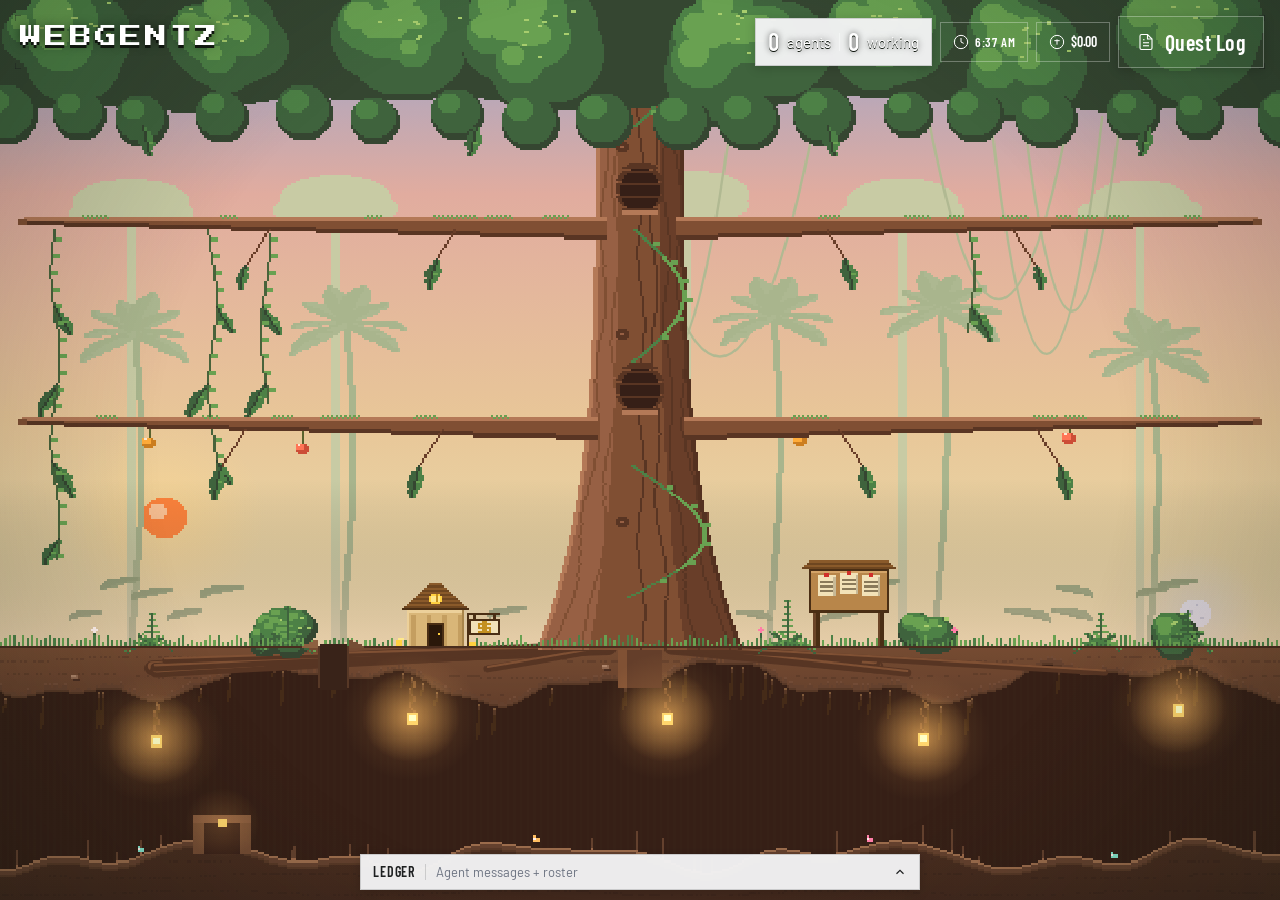
==== web/index.html @ f8c4d6a6 "Redesign underground to single organic cave tunnel, stretch tree taller - Raise GROUND_Y from 224 to" ====
<!doctype html>
<html lang="en">
<head>
  <meta charset="utf-8">
  <meta name="viewport" content="width=device-width, initial-scale=1">
  <title>Webgentz</title>
  <link rel="preconnect" href="https://fonts.googleapis.com">
  <link href="https://fonts.googleapis.com/css2?family=Barlow:wght@400;500;600&family=Barlow+Condensed:wght@500;600;700&family=Press+Start+2P&display=swap" rel="stylesheet">
  <link rel="stylesheet" href="style.css">
</head>
<body>
  <div id="stage" data-theme="day">
    <canvas id="world"></canvas>

    <!-- layer labels -->
    <div class="layer-lbl" id="ll-canopy"     style="top:22%;left:16px;pointer-events:none;"></div>
    <div class="layer-lbl" id="ll-roots"      style="top:78%;left:16px;pointer-events:none;"></div>

    <!-- HUD top bar -->
    <header id="hud"></header>

    <!-- time-of-day popover -->
    <div id="time-pop" hidden></div>

    <!-- hover cards -->
    <div id="hover-card" hidden></div>
    <div id="bank-tip"  hidden></div>
    <div id="board-tip" hidden></div>

    <!-- agent detail sheet -->
    <aside id="agent-sheet" hidden></aside>

    <!-- ledger (tab when closed, drawer when open) -->
    <div id="ledger-wrap"></div>

    <!-- modals -->
    <div id="modal-back" hidden></div>
    <div id="quest-panel" hidden></div>
    <div id="bank-panel"  hidden></div>
  </div>

  <script src="jungle-engine.js"></script>
  <script src="demo.js"></script>
  <script src="world.js"></script>
</body>
</html>
---- web/style.css ----
/* ===== Design tokens ===================================================== */
:root {
  --font-heading: 'Barlow Condensed', sans-serif;
  --font-body:    'Barlow', sans-serif;
  --font-pixel:   'Press Start 2P', monospace;
  --color-accent:     #5980a6;
  --color-accent-200: #b8cce4;
  --color-accent-300: #8bafd2;
  --color-accent-500: #5980a6;
  --color-accent-700: #3d5f80;
  --color-accent-800: #2a4460;
  --color-accent-900: #1a2f45;
  --shadow-sm: 0 1px 4px rgba(0,0,0,0.14);
  --shadow-md: 0 2px 10px rgba(0,0,0,0.18);
  --shadow-lg: 0 6px 24px rgba(0,0,0,0.26);
}

/* Light (day) theme */
[data-theme] {
  --p-bg:   rgba(242,242,243,0.97);
  --p-fg:   #1d1f20;
  --p-mute: #6b7280;
  --p-line: rgba(29,31,32,0.16);
  --p-soft: rgba(29,31,32,0.05);
  --p-acc:  var(--color-accent-700);
}

/* Dark (dusk/night) theme */
[data-theme="dusk"] {
  --p-bg:   rgba(29,45,61,0.96);
  --p-fg:   #f2f2f3;
  --p-mute: var(--color-accent-200);
  --p-line: rgba(242,242,243,0.18);
  --p-soft: rgba(242,242,243,0.07);
  --p-acc:  var(--color-accent-200);
}

/* ===== Reset ============================================================= */
*, *::before, *::after { box-sizing: border-box; }
/* Inline panel display styles must never override the HTML hidden state. */
[hidden] { display: none !important; }
body {
  margin: 0;
  overflow: hidden;
  background: #10170f;
  font-family: var(--font-body);
  font-size: 14px;
  line-height: 1.5;
}

/* ===== Full-screen stage ================================================= */
#stage {
  position: relative;
  width: 100vw;
  height: 100vh;
  overflow: hidden;
  background: #10170f;
  user-select: none;
  color: var(--p-fg);
}

#world {
  position: absolute;
  inset: 0;
  width: 100%;
  height: 100%;
  display: block;
  image-rendering: pixelated;
  cursor: default;
}

/* ===== Layer labels ====================================================== */
.layer-lbl { position: absolute; display: flex; flex-direction: column; gap: 1px; }
.layer-lbl .ll-head {
  font: 600 11px/1 var(--font-heading);
  letter-spacing: 0.14em;
  text-transform: uppercase;
  color: rgba(255,255,255,0.9);
  text-shadow: 0 1px 3px rgba(0,0,0,0.8);
}
.layer-lbl .ll-sub {
  font: 400 11px/1.2 var(--font-body);
  color: rgba(255,255,255,0.6);
  text-shadow: 0 1px 3px rgba(0,0,0,0.8);
}

/* ===== HUD =============================================================== */
#hud {
  position: absolute;
  top: 16px; left: 16px; right: 16px;
  display: flex;
  align-items: flex-start;
  justify-content: space-between;
  gap: 12px;
  pointer-events: none;
}
.hud-logo {
  padding: 10px 4px;
  font: 22px/1 var(--font-pixel);
  letter-spacing: 3px;
  color: #fff;
  text-shadow: 0 3px 0 #10170f, 0 0 10px rgba(0,0,0,0.5);
}
.hud-right { pointer-events: auto; display: flex; gap: 8px; align-items: center; }
.hud-counts {
  padding: 0 12px;
  height: 48px;
  display: flex; align-items: center; gap: 8px;
  color: #fff;
  text-shadow: 0 1px 0 #10170f, 0 0 6px rgba(0,0,0,0.6);
}
.hud-n { font: 600 24px/1 var(--font-heading); font-variant-numeric: tabular-nums; }
.hud-sep { width: 1px; height: 18px; background: rgba(255,255,255,0.4); }
.hud-counts span:not(.hud-n):not(.hud-sep) { font-size: 15px; }

/* ===== Blueprint panels (Industry look: square corners, hairline borders) */
.bp {
  background: var(--p-bg);
  border: 1px solid var(--p-line);
  box-shadow: var(--shadow-md);
}
/* Panels that float over the canvas need explicit positioning */
#hover-card, #bank-tip, #board-tip, #agent-sheet,
#time-pop, #ledger-wrap .ledger-drawer,
#quest-panel, #bank-panel {
  position: absolute;
}
/* Corner '+' marks */
.bp .corner { position: absolute; pointer-events: none; }
.bp .corner::before, .bp .corner::after {
  content: '';
  position: absolute;
  background: var(--p-fg);
  opacity: 0.4;
}
.bp .corner.tl { top: -1px; left: -1px; }
.bp .corner.tl::before { width: 1px; height: 6px; top: 0; left: 0; }
.bp .corner.tl::after  { width: 6px; height: 1px; top: 0; left: 0; }
.bp .corner.tr { top: -1px; right: -1px; }
.bp .corner.tr::before { width: 1px; height: 6px; top: 0; right: 0; }
.bp .corner.tr::after  { width: 6px; height: 1px; top: 0; right: 0; }
.bp .corner.bl { bottom: -1px; left: -1px; }
.bp .corner.bl::before { width: 1px; height: 6px; bottom: 0; left: 0; }
.bp .corner.bl::after  { width: 6px; height: 1px; bottom: 0; left: 0; }
.bp .corner.br { bottom: -1px; right: -1px; }
.bp .corner.br::before { width: 1px; height: 6px; bottom: 0; right: 0; }
.bp .corner.br::after  { width: 6px; height: 1px; bottom: 0; right: 0; }

/* ===== Buttons =========================================================== */
button { font-family: var(--font-body); cursor: pointer; }
button:focus-visible { outline: 2px solid var(--color-accent); outline-offset: 2px; }
button:active { filter: brightness(0.92); }

/* HUD buttons: ghost-style on the dark background */
.btn-bp {
  height: 40px;
  display: flex; align-items: center; gap: 8px;
  padding: 0 12px;
  background: var(--p-bg);
  border: 1px solid var(--p-line);
  color: var(--p-fg);
  font-family: var(--font-body);
  position: relative; /* ensure corners are relative to this */
}
.btn-bp:hover { background: var(--p-soft); }
.btn-bp > span { font: 600 16px/1 var(--font-heading); font-variant-numeric: tabular-nums; }
.btn-sq { width: 40px; padding: 0; display: grid; place-items: center; }
.btn-quest { height: 52px; padding: 0 18px; gap: 10px; box-shadow: var(--shadow-md); }
.btn-quest > span { font: 600 22px/1 var(--font-heading); letter-spacing: 0.02em; white-space: nowrap; }

.need-badge {
  font: 600 13px/1 var(--font-heading) !important;
  letter-spacing: 0.04em;
  text-transform: uppercase;
  padding: 5px 7px;
  background: #ffd23f;
  color: #1d1f20;
  white-space: nowrap;
}

.btn-primary {
  background: var(--color-accent-700);
  color: #fff;
  border: 1px solid var(--color-accent-800);
  padding: 8px 16px;
  font: 600 14px/1 var(--font-heading);
  letter-spacing: 0.04em;
}
.btn-primary:hover { background: var(--color-accent-800); }
.btn-secondary {
  background: transparent;
  color: var(--p-fg);
  border: 1px solid var(--p-line);
  padding: 8px 16px;
  font: 600 14px/1 var(--font-heading);
  letter-spacing: 0.04em;
}
.btn-secondary:hover { background: var(--p-soft); }
.btn-ghost {
  background: none; color: var(--p-fg); border: 0;
  padding: 8px 12px; font-size: 13px;
}
.btn-ghost:hover { color: var(--p-acc); }

/* ===== Status tags ======================================================= */
.status-tag {
  display: inline-block;
  font: 600 11px/1 var(--font-heading);
  letter-spacing: 0.06em;
  text-transform: uppercase;
  padding: 4px 6px;
}
.st-working   { background: var(--color-accent);   color: #fff; }
.st-needs_you { background: #ffd23f; color: #1d1f20; }
.st-stuck     { background: #f8a830; color: #1d1f20; }
.st-idle      { background: var(--p-soft); color: var(--p-fg); }
.st-sleeping  { background: var(--p-soft); color: var(--p-mute); }
.st-done      { background: #3fbf6a; color: #10170f; }

/* ===== Time-of-day popover =============================================== */
#time-pop {
  top: 68px; right: 16px;
  width: 320px;
  padding: 16px;
  display: flex; flex-direction: column; gap: 14px;
  box-shadow: var(--shadow-lg);
  z-index: 20;
}
#time-pop input[type=range] { width: 100%; accent-color: var(--color-accent); cursor: pointer; }
.time-close { display: grid; place-items: center; width: 28px; height: 28px; padding: 0; border: 1px solid var(--p-line); background: transparent; color: var(--p-fg); }
.time-close:hover { background: var(--p-soft); }
.preset-grid {
  display: grid; grid-template-columns: repeat(4, 1fr);
  border: 1px solid var(--p-line);
}
.preset-grid button {
  padding: 8px 0; border: 0;
  font: 600 13px/1 var(--font-heading);
  letter-spacing: 0.06em; text-transform: uppercase;
}
.preset-grid button:hover { filter: brightness(0.94); }
.auto-row {
  display: flex; gap: 10px; align-items: flex-start;
  background: none; border: 0; padding: 0;
  color: var(--p-fg); cursor: pointer; text-align: left;
}
.auto-check {
  flex: none; width: 16px; height: 16px; margin-top: 1px;
  border: 1px solid var(--p-fg);
  display: grid; place-items: center;
  font: 9px/1 var(--font-pixel);
  background: transparent; color: var(--p-bg);
}
.auto-check.on { background: var(--p-fg); }

/* ===== Hover card ======================================================== */
#hover-card {
  width: 260px; padding: 12px 14px;
  display: flex; flex-direction: column; gap: 8px;
  pointer-events: none;
  z-index: 30;
}
.hc-header { display: flex; gap: 10px; align-items: center; }
.hc-avatar {
  width: 36px; height: 36px;
  image-rendering: pixelated;
  background: var(--p-soft); border: 1px solid var(--p-line); flex: none;
}
.hc-name { font: 600 17px/1.1 var(--font-heading); overflow: hidden; text-overflow: ellipsis; white-space: nowrap; }
.hc-sub  { font-size: 12px; color: var(--p-mute); }
#bank-tip, #board-tip {
  padding: 8px 12px; pointer-events: none;
  font-size: 13px; z-index: 30; white-space: nowrap;
}

/* ===== Agent sheet ======================================================= */
#agent-sheet {
  right: 16px; top: 72px; bottom: 72px; width: 360px;
  display: flex; flex-direction: column;
  box-shadow: var(--shadow-lg); z-index: 10; overflow: hidden;
}
.sheet-head {
  padding: 16px 16px 12px;
  display: flex; gap: 12px; align-items: center;
  border-bottom: 1px solid var(--p-line); flex: none;
}
.sheet-avatar {
  width: 48px; height: 48px;
  image-rendering: pixelated;
  background: var(--p-soft); border: 1px solid var(--p-line); flex: none;
}
.sheet-name { font: 600 22px/1.1 var(--font-heading); overflow: hidden; text-overflow: ellipsis; white-space: nowrap; }
.sheet-sub  { font-size: 13px; color: var(--p-mute); }
.sheet-close-btn, .sheet-icon-btn {
  width: 36px; height: 36px;
  display: grid; place-items: center;
  background: none; border: 1px solid var(--p-line); color: var(--p-fg); flex: none;
  transition: background 0.1s;
}
.sheet-close-btn:hover, .sheet-icon-btn:hover { background: var(--p-soft); }
.sheet-close-btn:active, .sheet-icon-btn:active { background: var(--p-line); }
.sheet-icon-btn.active { background: var(--p-soft); border-color: var(--p-fg); }

/* ===== Color picker ======================================================= */
.color-picker-row {
  display: flex; gap: 7px; align-items: center; flex-wrap: wrap;
  padding: 10px 16px 12px;
  border-bottom: 1px solid var(--p-line);
  background: var(--p-soft);
}
.color-swatch {
  width: 22px; height: 22px;
  border-radius: 50%;
  border: 2px solid transparent;
  cursor: pointer;
  transition: transform 0.1s, box-shadow 0.1s;
  outline: none;
}
.color-swatch:hover { transform: scale(1.18); }
.color-swatch.active {
  box-shadow: 0 0 0 2px var(--p-bg), 0 0 0 4px var(--p-fg);
  transform: scale(1.1);
}
.color-swatch.reset-swatch {
  background: conic-gradient(#fff 0deg 180deg, #222 180deg 360deg) !important;
  border-color: var(--p-line);
}
.sheet-body {
  flex: 1; overflow-y: auto; padding: 16px;
  display: flex; flex-direction: column; gap: 16px;
}
.sheet-needs-box {
  border: 1px solid var(--p-line); background: var(--p-soft);
  padding: 12px; display: flex; flex-direction: column; gap: 10px;
}
.sheet-lbl {
  font: 600 12px/1 var(--font-heading);
  letter-spacing: 0.1em; text-transform: uppercase; color: var(--p-mute);
}
.sheet-stat-grid {
  display: grid; grid-template-columns: repeat(3,1fr);
  border: 1px solid var(--p-line);
}
.sheet-stat { padding: 10px; display: flex; flex-direction: column; gap: 4px; }
.sheet-stat + .sheet-stat { border-left: 1px solid var(--p-line); }
.sheet-stat > span { font-size: 12px; color: var(--p-mute); }
.sheet-stat > b { font: 600 20px/1 var(--font-heading); font-variant-numeric: tabular-nums; }
.acc-section { border-top: 1px solid var(--p-line); }
.acc-row { border-bottom: 1px solid var(--p-line); }
.acc-btn {
  width: 100%; display: flex; justify-content: space-between; align-items: center;
  padding: 12px 0; background: none; border: 0;
  color: var(--p-fg); font: 600 15px/1 var(--font-heading); letter-spacing: 0.02em;
}
.acc-btn:hover { color: var(--p-acc); }
.acc-hint { font: 400 13px/1 var(--font-body); color: var(--p-mute); }
.acc-body { padding: 0 0 14px; display: flex; flex-direction: column; gap: 8px; }
.acc-item { display: flex; flex-direction: column; gap: 4px; font-size: 13px; }
.acc-kv { display: flex; justify-content: space-between; gap: 12px; }
.acc-kv > :first-child { color: var(--p-mute); flex: none; }
.acc-kv > :last-child  { text-align: right; word-break: break-word; font-variant-numeric: tabular-nums; }
.bar-track { height: 4px; background: var(--p-soft); }
.bar-fill  { height: 4px; background: var(--color-accent); }

/* ===== Ledger ============================================================ */
#ledger-wrap { position: absolute; inset: 0; pointer-events: none; z-index: 10; }
/* The tab button and drawer are rendered inside with pointer-events:auto */

.ledger-tab-btn {
  pointer-events: auto;
  position: absolute; left: 50%; bottom: 10px; z-index: 10;
  transform: translateX(-50%);
  width: 560px; max-width: calc(100% - 32px); height: 36px;
  display: flex; align-items: center; gap: 10px; padding: 0 12px;
  background: var(--p-bg);
  border: 1px solid var(--p-line);
  color: var(--p-fg); cursor: pointer; text-align: left;
  box-shadow: var(--shadow-md);
  font-family: var(--font-body);
  transition: transform 0.12s, background 0.12s;
}
.ledger-tab-btn:hover { transform: translateX(-50%) translateY(-2px); background: var(--p-soft); }
.ltab-title { font: 600 14px/1 var(--font-heading); letter-spacing: 0.06em; text-transform: uppercase; flex: none; }
.unread-badge { flex: none; font: 600 12px/1 var(--font-heading); padding: 3px 6px; background: var(--color-accent); color: #fff; }
.ltab-sep { width: 1px; height: 16px; background: var(--p-line); flex: none; }
.ltab-prev { font-size: 13px; flex: 1; min-width: 0; overflow: hidden; text-overflow: ellipsis; white-space: nowrap; color: var(--p-mute); }

.ledger-drawer {
  pointer-events: auto;
  position: absolute; left: 16px; right: 16px; bottom: 16px;
  display: flex; flex-direction: column;
  box-shadow: var(--shadow-lg);
}
.ledger-hdr {
  height: 44px; display: flex; align-items: stretch;
  border-bottom: 1px solid var(--p-line); flex: none;
}
.ltab-sel {
  display: flex; align-items: center; gap: 8px; padding: 0 16px;
  border: 0; border-bottom: 2px solid transparent;
  background: none; color: var(--p-fg);
  font: 600 15px/1 var(--font-heading); letter-spacing: 0.06em; text-transform: uppercase; white-space: nowrap;
}
.ltab-sel:hover { background: var(--p-soft); }
.ltab-sel.active { border-bottom-color: var(--color-accent); }
.ltab-count { font: 500 12px/1 var(--font-body); color: var(--p-mute); letter-spacing: 0; text-transform: none; }
.ledger-close-btn {
  display: flex; align-items: center; gap: 8px; padding: 0 16px;
  border: 0; background: none; color: var(--p-fg); font-size: 13px; margin-left: auto;
}
.ledger-close-btn:hover { background: var(--p-soft); }

/* Chat tab */
.chat-pane { height: 300px; display: grid; grid-template-columns: 180px minmax(0,1fr); }
.chat-channels { border-right: 1px solid var(--p-line); padding: 14px 10px; display: flex; flex-direction: column; gap: 2px; overflow-y: auto; }
.chat-ch-lbl { font: 600 12px/1 var(--font-heading); letter-spacing: 0.1em; text-transform: uppercase; color: var(--p-mute); padding: 0 8px 10px; }
.chat-ch-btn { display: flex; justify-content: space-between; align-items: center; padding: 7px 8px; border: 0; text-align: left; font: 500 14px/1 var(--font-body); color: var(--p-fg); background: transparent; }
.chat-ch-btn:hover, .chat-ch-btn.active { background: var(--p-soft); }
.chat-ch-n { font-size: 12px; color: var(--p-mute); font-variant-numeric: tabular-nums; }
.chat-feed { overflow-y: auto; padding: 8px 16px; display: flex; flex-direction: column; }
.chat-msg { display: flex; gap: 10px; padding: 8px 0; border-bottom: 1px solid var(--p-soft); }
.chat-msg-av { width: 28px; height: 28px; image-rendering: pixelated; background: var(--p-soft); border: 1px solid var(--p-line); flex: none; }
.chat-msg-body { flex: 1; min-width: 0; display: flex; flex-direction: column; gap: 2px; }
.chat-msg-hdr { display: flex; gap: 8px; align-items: baseline; }
.chat-msg-name  { font: 600 15px/1.1 var(--font-heading); }
.chat-msg-where { font-size: 12px; color: var(--p-mute); }
.chat-msg-time  { font-size: 12px; color: var(--p-mute); margin-left: auto; font-variant-numeric: tabular-nums; }
.chat-msg-text  { font-size: 14px; line-height: 1.4; word-break: break-word; }

/* Roster tab */
.roster-pane { height: 300px; overflow-y: auto; padding: 0 16px 8px; }
.roster-hdr-row {
  display: grid; grid-template-columns: minmax(0,1.2fr) minmax(0,2.4fr) minmax(0,1fr) 120px;
  gap: 16px; padding: 10px 0 8px; border-bottom: 1px solid var(--p-fg);
  font: 600 12px/1 var(--font-heading); letter-spacing: 0.08em; text-transform: uppercase; color: var(--p-mute);
}
.roster-row {
  width: 100%;
  display: grid; grid-template-columns: minmax(0,1.2fr) minmax(0,2.4fr) minmax(0,1fr) 120px;
  gap: 16px; align-items: center; padding: 8px 0;
  border: 0; border-bottom: 1px solid var(--p-line);
  background: none; color: var(--p-fg); text-align: left; cursor: pointer; font-family: var(--font-body);
}
.roster-row:hover { background: var(--p-soft); }
.roster-agent-cell { display: flex; gap: 10px; align-items: center; min-width: 0; }
.roster-av { width: 28px; height: 28px; image-rendering: pixelated; background: var(--p-soft); border: 1px solid var(--p-line); flex: none; }
.roster-agent-info { display: flex; flex-direction: column; gap: 2px; min-width: 0; }
.roster-agent-name { font: 600 15px/1.1 var(--font-heading); overflow: hidden; text-overflow: ellipsis; white-space: nowrap; }
.roster-agent-sub  { font-size: 12px; color: var(--p-mute); white-space: nowrap; overflow: hidden; text-overflow: ellipsis; }
.roster-job-cell { display: flex; flex-direction: column; gap: 2px; min-width: 0; }
.roster-job { font-size: 14px; overflow: hidden; text-overflow: ellipsis; white-space: nowrap; }
.roster-now { font-size: 12px; color: var(--p-mute); overflow: hidden; text-overflow: ellipsis; white-space: nowrap; }
.roster-prog { display: flex; align-items: center; gap: 8px; }
.roster-bar  { flex: 1; height: 4px; background: var(--p-soft); }
.roster-bar-fill { height: 4px; background: var(--color-accent); }
.roster-pct  { font-size: 12px; font-variant-numeric: tabular-nums; }

/* ===== Modals ============================================================ */
#modal-back {
  position: absolute; inset: 0;
  background: rgba(10,16,12,0.45); z-index: 40;
}
.modal-panel {
  position: absolute;
  display: flex; flex-direction: column;
  box-shadow: var(--shadow-lg); z-index: 50;
}
[hidden].modal-panel { display: none; }
.quest-panel-el { left: 140px; right: 140px; top: 90px; bottom: 90px; }
.bank-panel-el  { left: 120px; right: 120px; top: 72px;  bottom: 72px; }

.modal-hdr {
  display: flex; align-items: center; justify-content: space-between;
  padding: 16px 20px; border-bottom: 1px solid var(--p-line); flex: none;
}
.modal-title { font: 600 26px/1 var(--font-heading); }
.modal-sub   { font-size: 13px; color: var(--p-mute); }
.modal-close {
  width: 32px; height: 32px;
  display: grid; place-items: center;
  background: none; border: 1px solid transparent; color: var(--p-fg);
}
.modal-close:hover { border-color: var(--p-line); }

/* Quest log */
.quest-body {
  flex: 1; min-height: 0;
  display: grid; grid-template-columns: 1fr 1fr;
}
.quest-col { padding: 16px 20px; overflow-y: auto; display: flex; flex-direction: column; gap: 10px; }
.quest-col + .quest-col { border-left: 1px solid var(--p-line); }
.quest-col-lbl { font: 600 13px/1 var(--font-heading); letter-spacing: 0.1em; text-transform: uppercase; color: var(--p-mute); }
.quest-card { border: 1px solid var(--p-line); padding: 12px; display: flex; flex-direction: column; gap: 10px; }
.quest-card-hdr { display: flex; gap: 10px; align-items: center; }
.quest-card-hdr img { width: 28px; height: 28px; image-rendering: pixelated; background: var(--p-soft); border: 1px solid var(--p-line); }
.quest-card-btns { display: flex; gap: 8px; }
.todo-group { display: flex; flex-direction: column; gap: 6px; }
.todo-hdr { display: flex; gap: 8px; align-items: center; }
.todo-hdr img { width: 20px; height: 20px; image-rendering: pixelated; }
.todo-hdr b { font: 600 15px/1 var(--font-heading); flex: 1; }
.todo-hdr span { font-size: 12px; color: var(--p-mute); font-variant-numeric: tabular-nums; }
.todo-item { display: flex; gap: 10px; align-items: flex-start; font-size: 14px; line-height: 1.35; padding-left: 28px; }
.todo-check {
  flex: none; width: 14px; height: 14px; margin-top: 2px;
  border: 1px solid var(--p-fg);
  display: grid; place-items: center;
  font: 9px/1 var(--font-pixel);
  background: transparent; color: var(--p-bg);
}
.todo-check.done { background: var(--p-fg); }

/* Bank */
.bank-body { flex: 1; min-height: 0; overflow-y: auto; padding: 20px; display: flex; flex-direction: column; gap: 20px; }
.bank-tiles { display: grid; grid-template-columns: repeat(3,1fr); border: 1px solid var(--p-line); }
.bank-tile { padding: 14px 16px; display: flex; flex-direction: column; gap: 6px; border-left: 1px solid var(--p-line); margin-left: -1px; }
.bank-tile > span { font-size: 13px; color: var(--p-mute); }
.bank-tile > b { font: 600 30px/1 var(--font-heading); font-variant-numeric: tabular-nums; }
.bank-chart-hdr { display: flex; justify-content: space-between; align-items: baseline; }
.bank-chart-hdr > div:first-child { font: 600 13px/1 var(--font-heading); letter-spacing: 0.1em; text-transform: uppercase; color: var(--p-mute); }
.bank-legend { display: flex; gap: 14px; font-size: 13px; }
.bank-legend span { display: flex; gap: 6px; align-items: center; }
.bank-legend i { width: 10px; height: 10px; display: inline-block; }
.bank-chart-bars {
  height: 170px;
  display: grid; grid-template-columns: repeat(14, minmax(0,1fr));
  gap: 6px; align-items: end;
  border-bottom: 1px solid var(--p-line); padding-top: 8px;
}
.bank-bar { height: 100%; display: flex; flex-direction: column-reverse; gap: 1px; }
.bank-chart-labels { display: grid; grid-template-columns: repeat(14, minmax(0,1fr)); gap: 6px; font-size: 11px; color: var(--p-mute); text-align: center; }
.measure-toggle { display: flex; border: 1px solid var(--p-line); }
.measure-btn { padding: 7px 12px; border: 0; font: 600 13px/1 var(--font-heading); letter-spacing: 0.06em; text-transform: uppercase; }
.bank-table-hdr {
  display: grid; grid-template-columns: minmax(0,2fr) 1fr 1fr 1fr;
  gap: 12px; padding: 8px 0; border-bottom: 1px solid var(--p-fg);
  font: 600 13px/1 var(--font-heading); letter-spacing: 0.08em; text-transform: uppercase; color: var(--p-mute);
}
.bank-row {
  width: 100%;
  display: grid; grid-template-columns: minmax(0,2fr) 1fr 1fr 1fr;
  gap: 12px; align-items: center; padding: 8px 0;
  border: 0; border-bottom: 1px solid var(--p-line);
  background: none; color: var(--p-fg); text-align: left; cursor: pointer; font: 400 14px/1.2 var(--font-body);
}
.bank-row:hover { background: var(--p-soft); }
.bank-agent-cell { display: flex; gap: 8px; align-items: center; min-width: 0; }
.bank-agent-cell img { width: 20px; height: 20px; image-rendering: pixelated; flex: none; }
.bank-agent-cell span { overflow: hidden; text-overflow: ellipsis; white-space: nowrap; }
.num { text-align: right; font-variant-numeric: tabular-nums; }

/* ===== history.html page (kept for the standalone history page) ========== */
:root {
  --series-roots: var(--color-accent-800);
  --series-understory: var(--color-accent-500);
  --series-canopy: var(--color-accent-300);
  --grid: #dcd6bf;
  --ink: #263a2d;
  --paper: #fffaf0;
  --frame: #42634a;
  --read: var(--font-body);
  --bar: var(--color-accent);
  --muted: #718273;
}
.history-page { max-width: 1200px; margin: 0 auto; padding: 16px; display: grid; gap: 16px; background: var(--paper); color: var(--ink); font-family: var(--read); min-height: 100vh; }
.h-hud { display: flex; justify-content: space-between; align-items: center; padding: 12px 20px; background: #527952; color: #fff9e8; }
.h-hud-title { font: 800 17px var(--read); letter-spacing: 0.12em; }
.navlink { color: var(--paper); text-decoration: none; }
.navlink:hover { text-decoration: underline; }
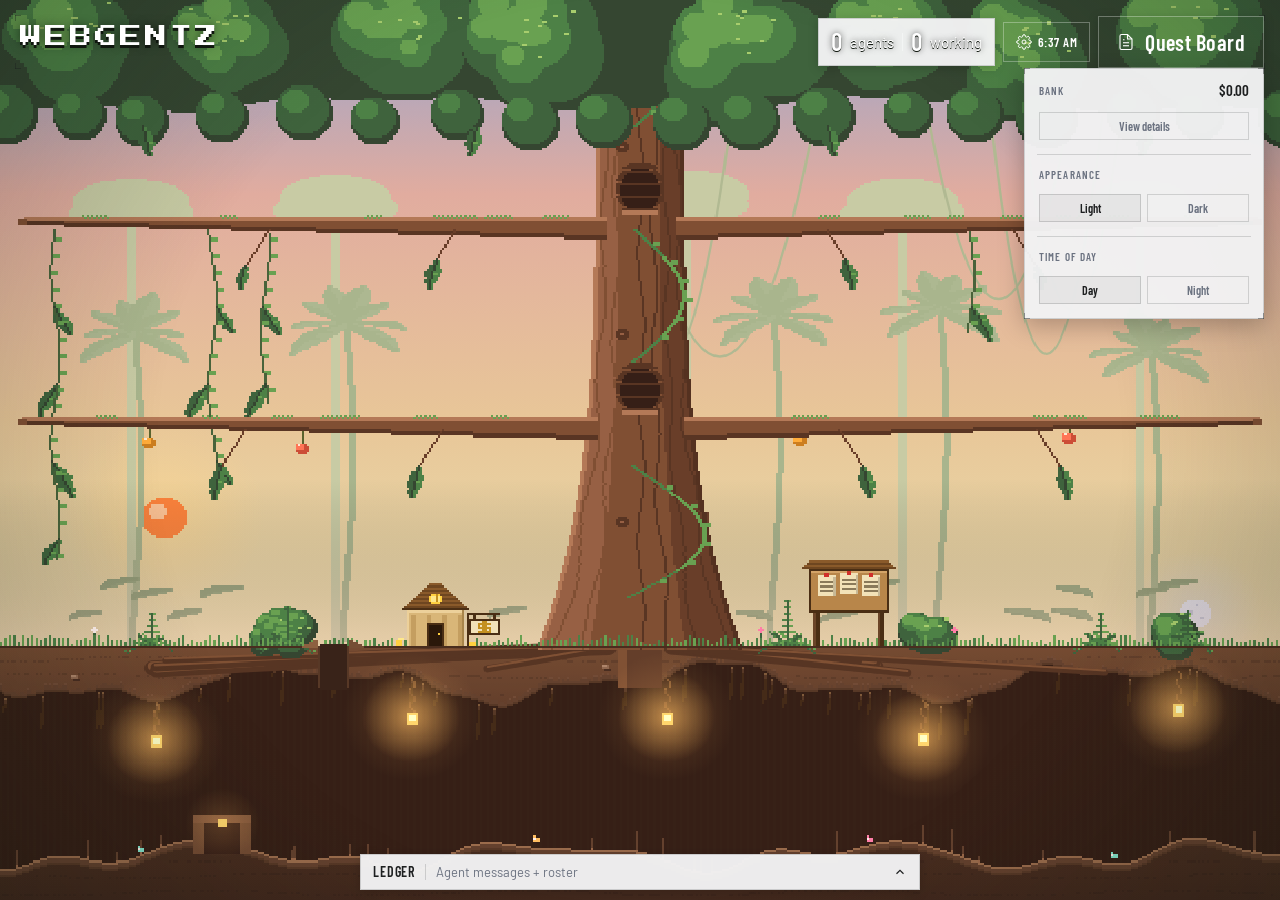
==== commit 0a0e020d: "Consolidate clock + bank into a settings gear icon Replaces the separate clock and bank HUD buttons " ====
--- a/web/index.html
+++ b/web/index.html
@@ -19,7 +19,7 @@
     <!-- HUD top bar -->
     <header id="hud"></header>
 
-    <!-- time-of-day popover -->
+    <!-- settings popover -->
     <div id="time-pop" hidden></div>
 
     <!-- hover cards -->
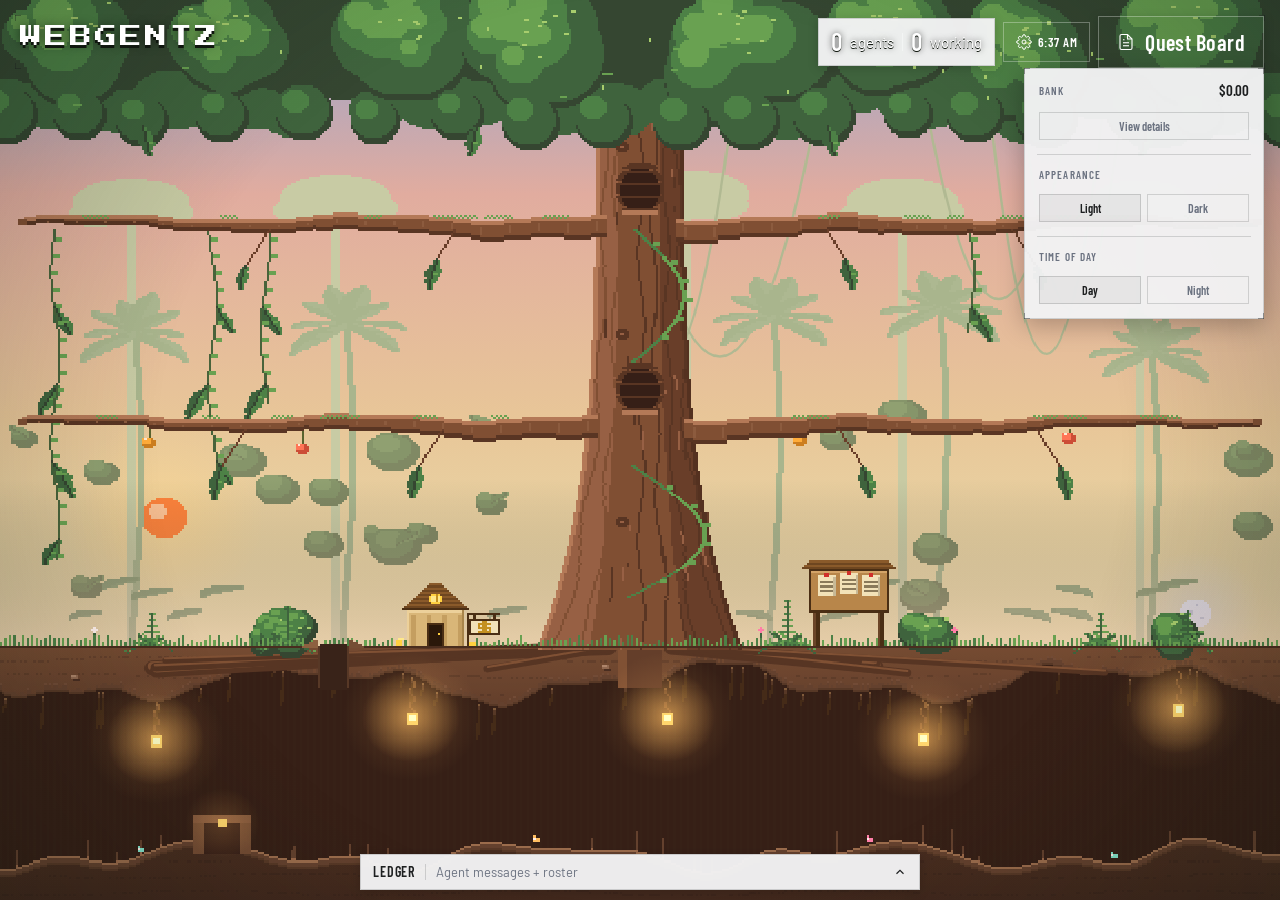
==== commit fbaebbfb: "Add optional WEBGENTZ_TOKEN shared secret for events, API and stream When WEBGENTZ_TOKEN is set, POS" ====
--- a/web/index.html
+++ b/web/index.html
@@ -39,6 +39,7 @@
     <div id="bank-panel"  hidden></div>
   </div>
 
+  <script src="auth.js"></script>
   <script src="jungle-engine.js"></script>
   <script src="demo.js"></script>
   <script src="world.js"></script>
--- a/web/style.css
+++ b/web/style.css
@@ -3,13 +3,13 @@
   --font-heading: 'Barlow Condensed', sans-serif;
   --font-body:    'Barlow', sans-serif;
   --font-pixel:   'Press Start 2P', monospace;
-  --color-accent:     #5980a6;
-  --color-accent-200: #b8cce4;
-  --color-accent-300: #8bafd2;
-  --color-accent-500: #5980a6;
-  --color-accent-700: #3d5f80;
-  --color-accent-800: #2a4460;
-  --color-accent-900: #1a2f45;
+  --color-accent:     #668a49;
+  --color-accent-200: #c4d7a5;
+  --color-accent-300: #a3c27d;
+  --color-accent-500: #668a49;
+  --color-accent-700: #466635;
+  --color-accent-800: #354f2a;
+  --color-accent-900: #243b1c;
   --shadow-sm: 0 1px 4px rgba(0,0,0,0.14);
   --shadow-md: 0 2px 10px rgba(0,0,0,0.18);
   --shadow-lg: 0 6px 24px rgba(0,0,0,0.26);
@@ -300,6 +300,8 @@
 .sheet-close-btn:hover, .sheet-icon-btn:hover { background: var(--p-soft); }
 .sheet-close-btn:active, .sheet-icon-btn:active { background: var(--p-line); }
 .sheet-icon-btn.active { background: var(--p-soft); border-color: var(--p-fg); }
+.sheet-actions { display: flex; gap: 8px; padding: 10px 0; }
+.sheet-actions button { flex: 1; }
 
 /* ===== Color picker ======================================================= */
 .color-picker-row {
@@ -490,6 +492,22 @@
 .quest-col { padding: 16px 20px; overflow-y: auto; display: flex; flex-direction: column; gap: 10px; }
 .quest-col + .quest-col { border-left: 1px solid var(--p-line); }
 .quest-col-lbl { font: 600 13px/1 var(--font-heading); letter-spacing: 0.1em; text-transform: uppercase; color: var(--p-mute); }
+.board-updates, .board-your-notes { gap: 12px; }
+.quest-col-lbl { display: flex; justify-content: space-between; align-items: center; }
+.quest-col-lbl span { font: 500 12px/1 var(--font-body); letter-spacing: 0; text-transform: none; }
+.board-update, .board-note { border: 1px solid var(--p-line); padding: 12px; display: flex; flex-direction: column; gap: 8px; font-size: 14px; line-height: 1.4; }
+.board-update-hdr, .board-note-meta { display: flex; align-items: center; gap: 8px; }
+.board-update-hdr img { width: 24px; height: 24px; image-rendering: pixelated; }
+.board-update-hdr b, .board-note-meta b { font: 600 15px/1 var(--font-heading); flex: 1; }
+.board-update-meta, .board-note-meta time { font-size: 12px; color: var(--p-mute); }
+.board-compose { display: flex; flex-direction: column; gap: 8px; padding: 12px; border: 1px solid var(--p-line); background: var(--p-soft); }
+.board-compose label { font: 600 13px/1.2 var(--font-heading); }
+.board-compose textarea { width: 100%; resize: vertical; min-height: 72px; padding: 10px; border: 1px solid var(--p-line); background: var(--p-bg); color: var(--p-fg); font: 400 14px/1.4 var(--font-body); }
+.board-compose textarea:focus { outline: 2px solid var(--color-accent); outline-offset: 1px; }
+.board-compose .btn-primary { align-self: flex-start; min-height: 36px; padding: 0 14px; }
+.board-notes { display: flex; flex-direction: column; gap: 8px; }
+.board-empty { color: var(--p-mute); font-size: 13px; line-height: 1.5; padding: 8px 0; }
+.board-error { color: #a33c2f; font-size: 13px; }
 .quest-card { border: 1px solid var(--p-line); padding: 12px; display: flex; flex-direction: column; gap: 10px; }
 .quest-card-hdr { display: flex; gap: 10px; align-items: center; }
 .quest-card-hdr img { width: 28px; height: 28px; image-rendering: pixelated; background: var(--p-soft); border: 1px solid var(--p-line); }
@@ -566,3 +584,13 @@
 .h-hud-title { font: 800 17px var(--read); letter-spacing: 0.12em; }
 .navlink { color: var(--paper); text-decoration: none; }
 .navlink:hover { text-decoration: underline; }
+
+@media (max-width: 760px) {
+  .quest-panel-el { left: 12px; right: 12px; top: 64px; bottom: 40px; }
+  .quest-panel-el .modal-hdr { padding: 12px 14px; }
+  .quest-panel-el .modal-title { font-size: 21px; }
+  .quest-body { display: flex; flex-direction: column; overflow: hidden; }
+  .quest-col { padding: 12px 14px; }
+  .quest-col + .quest-col { border-left: 0; border-top: 1px solid var(--p-line); }
+  .board-updates, .board-your-notes { flex: 1 1 50%; min-height: 0; }
+}
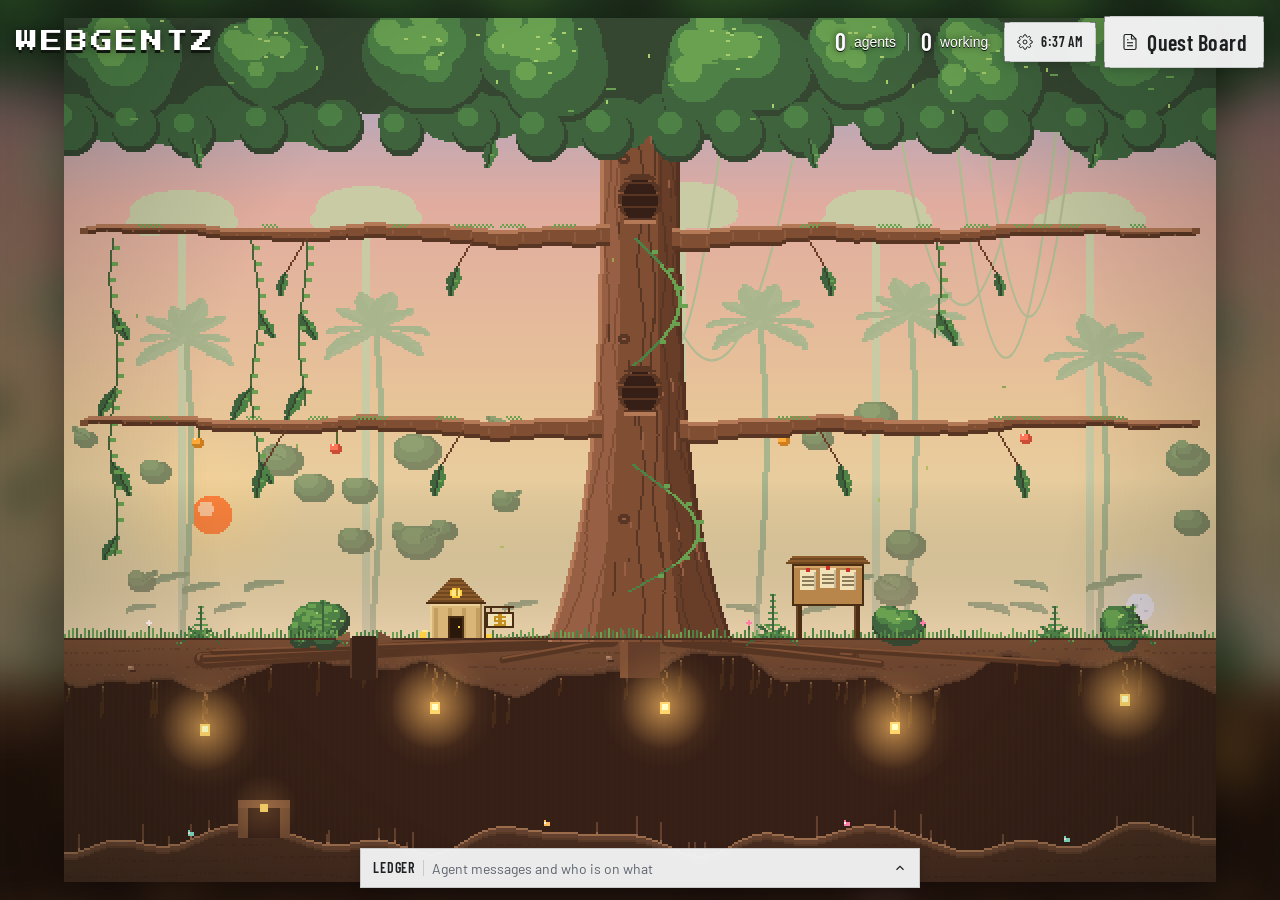
==== commit 2e0abc82: "Fit the jungle canvas crisply, pause it when hidden, add falling leaves Step 5 of the UI polish (can" ====
--- a/web/index.html
+++ b/web/index.html
@@ -10,11 +10,13 @@
 </head>
 <body>
   <div id="stage" data-theme="day">
+    <canvas id="world-fill" aria-hidden="true"></canvas>
     <canvas id="world"></canvas>
 
     <!-- layer labels -->
-    <div class="layer-lbl" id="ll-canopy"     style="top:22%;left:16px;pointer-events:none;"></div>
-    <div class="layer-lbl" id="ll-roots"      style="top:78%;left:16px;pointer-events:none;"></div>
+    <div class="layer-lbl" id="ll-canopy"     style="pointer-events:none;"></div>
+    <div class="layer-lbl" id="ll-understory" style="pointer-events:none;"></div>
+    <div class="layer-lbl" id="ll-roots"      style="pointer-events:none;"></div>
 
     <!-- HUD top bar -->
     <header id="hud"></header>
@@ -42,6 +44,6 @@
   <script src="auth.js"></script>
   <script src="jungle-engine.js"></script>
   <script src="demo.js"></script>
-  <script src="world.js"></script>
+  <script type="module" src="jungle/main.js"></script>
 </body>
 </html>
--- a/web/style.css
+++ b/web/style.css
@@ -1,38 +1,69 @@
 /* ===== Design tokens ===================================================== */
+/* Industry chrome from design_handoff_jungle_world: square corners, hairline
+   borders, "+" corner marks, steel accent, Barlow Condensed over Barlow. */
 :root {
   --font-heading: 'Barlow Condensed', sans-serif;
   --font-body:    'Barlow', sans-serif;
   --font-pixel:   'Press Start 2P', monospace;
-  --color-accent:     #668a49;
-  --color-accent-200: #c4d7a5;
-  --color-accent-300: #a3c27d;
-  --color-accent-500: #668a49;
-  --color-accent-700: #466635;
-  --color-accent-800: #354f2a;
-  --color-accent-900: #243b1c;
+
+  --color-accent:     #5980a6;
+  --color-accent-200: #c5d4e3;
+  --color-accent-300: #9bb4cc;
+  --color-accent-500: #5980a6;
+  --color-accent-700: #3f6285;
+  --color-accent-800: #304c68;
+  --color-accent-900: #22374c;
+  --needs: #ffd23f;   /* needs you */
+  --stuck: #f8a830;
+  --done:  #3fbf6a;
+
+  /* Type scale. Headings use Barlow Condensed, everything else Barlow. */
+  --t-xs:  11px;  /* uppercase labels, tags */
+  --t-sm:  12px;  /* meta: times, counts, hints */
+  --t-md:  14px;  /* body */
+  --t-lg:  16px;  /* names, section titles */
+  --t-xl:  20px;  /* sheet name, stat values */
+  --t-2xl: 24px;  /* modal titles, top-bar counts */
+  --t-3xl: 28px;  /* bank totals */
+
+  /* 8px spacing grid (4 for hairline nudges) */
+  --s-1: 4px; --s-2: 8px; --s-3: 12px; --s-4: 16px; --s-5: 24px; --s-6: 32px;
+
   --shadow-sm: 0 1px 4px rgba(0,0,0,0.14);
   --shadow-md: 0 2px 10px rgba(0,0,0,0.18);
   --shadow-lg: 0 6px 24px rgba(0,0,0,0.26);
+
+  /* Motion. Short, no bounce; see the Motion section at the end. */
+  --dur-1: 120ms;  /* hover, press, small exits */
+  --dur-2: 180ms;  /* popovers, hover cards, most exits */
+  --dur-3: 240ms;  /* sheet, drawer and modal entrances */
+  --ease-out: cubic-bezier(0.2, 0, 0, 1);  /* entering: fast start, soft landing */
+  --ease-in:  cubic-bezier(0.4, 0, 1, 1);  /* leaving: gentle start, quick finish */
+  --rise: 6px;     /* how far things travel as they appear */
 }
 
 /* Light (day) theme */
 [data-theme] {
-  --p-bg:   rgba(242,242,243,0.97);
-  --p-fg:   #1d1f20;
-  --p-mute: #6b7280;
-  --p-line: rgba(29,31,32,0.16);
-  --p-soft: rgba(29,31,32,0.05);
-  --p-acc:  var(--color-accent-700);
+  --p-bg:    rgba(242,242,243,0.97);
+  --p-solid: #f2f2f3;
+  --p-fg:    #1d1f20;
+  --p-mute:  #5d636c;
+  --p-line:  rgba(29,31,32,0.16);
+  --p-soft:  rgba(29,31,32,0.05);
+  --p-acc:   var(--color-accent-700);
+  --focus:   var(--color-accent-700);
 }
 
 /* Dark (dusk/night) theme */
 [data-theme="dusk"] {
-  --p-bg:   rgba(29,45,61,0.96);
-  --p-fg:   #f2f2f3;
-  --p-mute: var(--color-accent-200);
-  --p-line: rgba(242,242,243,0.18);
-  --p-soft: rgba(242,242,243,0.07);
-  --p-acc:  var(--color-accent-200);
+  --p-bg:    rgba(29,45,61,0.96);
+  --p-solid: #1d2d3d;
+  --p-fg:    #f2f2f3;
+  --p-mute:  var(--color-accent-200);
+  --p-line:  rgba(242,242,243,0.18);
+  --p-soft:  rgba(242,242,243,0.07);
+  --p-acc:   var(--color-accent-200);
+  --focus:   var(--color-accent-300);
 }
 
 /* ===== Reset ============================================================= */
@@ -44,8 +75,25 @@
   overflow: hidden;
   background: #10170f;
   font-family: var(--font-body);
-  font-size: 14px;
+  font-size: var(--t-md);
   line-height: 1.5;
+}
+h2 { margin: 0; font: inherit; }
+.av { image-rendering: pixelated; flex: none; display: inline-block; }
+
+/* Labels: the small uppercase heading used across every panel */
+.lbl {
+  font: 600 var(--t-xs)/1 var(--font-heading);
+  letter-spacing: 0.1em;
+  text-transform: uppercase;
+  color: var(--p-mute);
+}
+
+/* Numbers that change should not make text jiggle */
+.num, .hud-n, .sheet-stat b, .bank-tile b, .chat-msg-time, .chat-ch-n,
+.ltab-count, .unread-badge, .roster-pct, .hc-meta, #hud-clock, .pop-amount,
+.bank-chart-labels, .bank-chart-max, .acc-kv > :last-child {
+  font-variant-numeric: tabular-nums;
 }
 
 /* ===== Full-screen stage ================================================= */
@@ -59,6 +107,8 @@
   color: var(--p-fg);
 }
 
+/* jungle/engine.js layoutWorld() sizes and centres the canvas at the art's
+   4:3 shape (whole-pixel scale where it can); these are only the defaults. */
 #world {
   position: absolute;
   inset: 0;
@@ -68,245 +118,311 @@
   image-rendering: pixelated;
   cursor: default;
 }
+/* Behind the art: a tiny copy of the scene, blurred and dimmed, so the space
+   left around the 4:3 world reads as more jungle, not as black bars. */
+#world-fill {
+  position: absolute;
+  inset: 0;
+  width: 100%;
+  height: 100%;
+  object-fit: cover;
+  filter: blur(18px) brightness(0.55) saturate(1.15);
+  transform: scale(1.08);
+  pointer-events: none;
+}
+#stage:not(.world-banded) #world-fill { display: none; }
+/* Soften the seam between the art and the fill */
+#stage.world-banded #world { box-shadow: 0 0 48px rgba(0,0,0,0.45); }
 
 /* ===== Layer labels ====================================================== */
-.layer-lbl { position: absolute; display: flex; flex-direction: column; gap: 1px; }
+.layer-lbl { position: absolute; display: flex; flex-direction: column; align-items: flex-start; gap: 2px; z-index: 1;
+  left: calc(var(--world-x, 0px) + var(--s-4)); }
+/* Same heights on the art as before: 22%, 46% and 78% of the world */
+#ll-canopy     { top: calc(var(--world-y, 0px) + var(--world-h, 100vh) * 0.22); }
+#ll-understory { top: calc(var(--world-y, 0px) + var(--world-h, 100vh) * 0.46); }
+#ll-roots      { top: calc(var(--world-y, 0px) + var(--world-h, 100vh) * 0.78); }
 .layer-lbl .ll-head {
-  font: 600 11px/1 var(--font-heading);
+  padding: 0; border: 0; background: none; cursor: pointer;
+  font: 600 var(--t-sm)/1 var(--font-heading);
   letter-spacing: 0.14em;
   text-transform: uppercase;
-  color: rgba(255,255,255,0.9);
-  text-shadow: 0 1px 3px rgba(0,0,0,0.8);
-}
+  color: #fff;
+  text-shadow: 0 1px 2px rgba(0,0,0,0.9), 0 0 8px rgba(0,0,0,0.6);
+}
+.layer-lbl .ll-head:hover { text-decoration: underline dotted; text-underline-offset: 3px; }
 .layer-lbl .ll-sub {
-  font: 400 11px/1.2 var(--font-body);
-  color: rgba(255,255,255,0.6);
-  text-shadow: 0 1px 3px rgba(0,0,0,0.8);
-}
-
-/* ===== HUD =============================================================== */
+  font: 500 var(--t-sm)/1.2 var(--font-body);
+  color: rgba(255,255,255,0.88);
+  text-shadow: 0 1px 2px rgba(0,0,0,0.9), 0 0 8px rgba(0,0,0,0.6);
+}
+.ll-rename-input {
+  background: rgba(0,0,0,0.55);
+  border: 1px solid rgba(255,255,255,0.5);
+  color: #fff;
+  font: 600 var(--t-sm)/1 var(--font-heading);
+  letter-spacing: 0.14em;
+  text-transform: uppercase;
+  padding: 3px 6px;
+  width: 128px;
+  outline: none;
+  pointer-events: auto;
+}
+.ll-rename-input:focus { border-color: #fff; }
+
+/* ===== Focus ============================================================= */
+:focus { outline: none; }
+:focus-visible { outline: 2px solid var(--focus); outline-offset: 2px; }
+/* Over the canvas a white ring reads in both themes */
+#hud :focus-visible, .layer-lbl :focus-visible, .ledger-tab-btn:focus-visible { outline-color: #fff; }
+.board-compose textarea:focus-visible { outline-offset: 1px; }
+
+/* ===== Blueprint panels (Industry look) ================================== */
+.bp {
+  background: var(--p-bg);
+  border: 1px solid var(--p-line);
+  box-shadow: var(--shadow-md);
+}
+#hover-card, #bank-tip, #board-tip, #agent-sheet,
+#time-pop, #ledger-wrap .ledger-drawer,
+#quest-panel, #bank-panel {
+  position: absolute;
+}
+/* Corner '+' marks */
+:is(.bp, .btn-bp) .corner { position: absolute; pointer-events: none; }
+:is(.bp, .btn-bp) .corner::before, :is(.bp, .btn-bp) .corner::after {
+  content: '';
+  position: absolute;
+  background: var(--p-fg);
+  opacity: 0.4;
+}
+:is(.bp, .btn-bp) .corner.tl { top: -1px; left: -1px; }
+:is(.bp, .btn-bp) .corner.tl::before { width: 1px; height: 6px; top: 0; left: 0; }
+:is(.bp, .btn-bp) .corner.tl::after  { width: 6px; height: 1px; top: 0; left: 0; }
+:is(.bp, .btn-bp) .corner.tr { top: -1px; right: -1px; }
+:is(.bp, .btn-bp) .corner.tr::before { width: 1px; height: 6px; top: 0; right: 0; }
+:is(.bp, .btn-bp) .corner.tr::after  { width: 6px; height: 1px; top: 0; right: 0; }
+:is(.bp, .btn-bp) .corner.bl { bottom: -1px; left: -1px; }
+:is(.bp, .btn-bp) .corner.bl::before { width: 1px; height: 6px; bottom: 0; left: 0; }
+:is(.bp, .btn-bp) .corner.bl::after  { width: 6px; height: 1px; bottom: 0; left: 0; }
+:is(.bp, .btn-bp) .corner.br { bottom: -1px; right: -1px; }
+:is(.bp, .btn-bp) .corner.br::before { width: 1px; height: 6px; bottom: 0; right: 0; }
+:is(.bp, .btn-bp) .corner.br::after  { width: 6px; height: 1px; bottom: 0; right: 0; }
+
+/* ===== Buttons =========================================================== */
+button { font-family: var(--font-body); cursor: pointer; color: inherit; }
+button:active { filter: brightness(0.92); }
+
+.btn-primary, .btn-secondary, .btn-ghost {
+  height: 32px;
+  display: inline-flex; align-items: center; justify-content: center; gap: var(--s-2);
+  padding: 0 var(--s-4);
+  font: 600 var(--t-md)/1 var(--font-heading);
+  letter-spacing: 0.04em;
+  white-space: nowrap;
+}
+.btn-primary { background: var(--color-accent-700); color: #fff; border: 1px solid var(--color-accent-800); }
+.btn-primary:hover { background: var(--color-accent-800); }
+.btn-secondary { background: transparent; color: var(--p-fg); border: 1px solid var(--p-line); }
+.btn-secondary:hover { background: var(--p-soft); border-color: var(--p-mute); }
+.btn-ghost { background: none; color: var(--p-fg); border: 1px solid transparent; padding: 0 var(--s-2); }
+.btn-ghost:hover { color: var(--p-acc); }
+.btn-icon { width: 32px; padding: 0; flex: none !important; }
+.btn-block { width: 100%; }
+.btn-row { display: flex; gap: var(--s-2); }
+.btn-row > button { flex: 1; }
+.btn-row > .btn-ghost { flex: none; }
+
+/* Segmented control: two options, the chosen one filled */
+.seg { display: grid; grid-auto-flow: column; grid-auto-columns: 1fr; border: 1px solid var(--p-line); }
+.seg-btn {
+  height: 30px; border: 0; background: transparent; color: var(--p-mute);
+  font: 600 var(--t-sm)/1 var(--font-heading); letter-spacing: 0.06em; text-transform: uppercase;
+  padding: 0 var(--s-3);
+}
+.seg-btn + .seg-btn { border-left: 1px solid var(--p-line); }
+.seg-btn:hover { background: var(--p-soft); color: var(--p-fg); }
+.seg-btn[aria-pressed="true"] { background: var(--p-fg); color: var(--p-solid); }
+
+/* ===== Status tags and badges ============================================ */
+.status-tag {
+  display: inline-flex; align-items: center; gap: var(--s-1);
+  height: 20px; padding: 0 6px;
+  font: 600 var(--t-xs)/1 var(--font-heading);
+  letter-spacing: 0.06em;
+  text-transform: uppercase;
+  white-space: nowrap;
+  flex: none;
+}
+.st-icon { flex: none; }
+.st-working   { background: var(--color-accent-700); color: #fff; }
+.st-needs_you { background: var(--needs); color: #1d1f20; }
+.st-stuck     { background: var(--stuck); color: #1d1f20; }
+.st-idle      { background: var(--p-soft); color: var(--p-fg); box-shadow: inset 0 0 0 1px var(--p-line); }
+.st-sleeping  { background: transparent; color: var(--p-mute); box-shadow: inset 0 0 0 1px var(--p-line); }
+.st-done      { background: var(--done); color: #10170f; }
+
+.provider-badge {
+  display: inline-flex; align-items: center; gap: 5px;
+  height: 18px; padding: 0 5px;
+  font: 600 10px/1 var(--font-heading);
+  letter-spacing: 0.08em;
+  text-transform: uppercase;
+  color: var(--p-mute);
+  border: 1px solid var(--p-line);
+  white-space: nowrap;
+  flex: none;
+}
+.provider-badge i { width: 6px; height: 6px; flex: none; }
+
+/* Muted hex suffix on agent names */
+.name-suffix { opacity: 0.45; font-weight: 400; }
+
+/* Empty states */
+.empty-state {
+  display: flex; flex-direction: column; align-items: center; gap: var(--s-1);
+  padding: var(--s-5) var(--s-4);
+  text-align: center;
+  color: var(--p-mute);
+  font-size: var(--t-md);
+  border: 1px dashed var(--p-line);
+}
+.empty-state b { font: 600 var(--t-lg)/1.2 var(--font-heading); color: var(--p-fg); }
+.empty-state span { max-width: 40ch; line-height: 1.45; }
+
+/* ===== Top bar =========================================================== */
 #hud {
   position: absolute;
-  top: 16px; left: 16px; right: 16px;
+  top: var(--s-4); left: var(--s-4); right: var(--s-4);
   display: flex;
-  align-items: flex-start;
+  align-items: center;
   justify-content: space-between;
-  gap: 12px;
+  gap: var(--s-3);
   pointer-events: none;
+  z-index: 5;
 }
 .hud-logo {
-  padding: 10px 4px;
   font: 22px/1 var(--font-pixel);
   letter-spacing: 3px;
   color: #fff;
   text-shadow: 0 3px 0 #10170f, 0 0 10px rgba(0,0,0,0.5);
-}
-.hud-right { pointer-events: auto; display: flex; gap: 8px; align-items: center; }
+  white-space: nowrap;
+}
+.hud-right { pointer-events: auto; display: flex; gap: var(--s-2); align-items: center; }
 .hud-counts {
-  padding: 0 12px;
-  height: 48px;
-  display: flex; align-items: center; gap: 8px;
+  height: 40px; padding: 0 var(--s-2);
+  display: flex; align-items: center; gap: var(--s-2);
   color: #fff;
-  text-shadow: 0 1px 0 #10170f, 0 0 6px rgba(0,0,0,0.6);
-}
-.hud-n { font: 600 24px/1 var(--font-heading); font-variant-numeric: tabular-nums; }
-.hud-sep { width: 1px; height: 18px; background: rgba(255,255,255,0.4); }
-.hud-counts span:not(.hud-n):not(.hud-sep) { font-size: 15px; }
-
-/* ===== Blueprint panels (Industry look: square corners, hairline borders) */
-.bp {
-  background: var(--p-bg);
-  border: 1px solid var(--p-line);
-  box-shadow: var(--shadow-md);
-}
-/* Panels that float over the canvas need explicit positioning */
-#hover-card, #bank-tip, #board-tip, #agent-sheet,
-#time-pop, #ledger-wrap .ledger-drawer,
-#quest-panel, #bank-panel {
-  position: absolute;
-}
-/* Corner '+' marks */
-.bp .corner { position: absolute; pointer-events: none; }
-.bp .corner::before, .bp .corner::after {
-  content: '';
-  position: absolute;
-  background: var(--p-fg);
-  opacity: 0.4;
-}
-.bp .corner.tl { top: -1px; left: -1px; }
-.bp .corner.tl::before { width: 1px; height: 6px; top: 0; left: 0; }
-.bp .corner.tl::after  { width: 6px; height: 1px; top: 0; left: 0; }
-.bp .corner.tr { top: -1px; right: -1px; }
-.bp .corner.tr::before { width: 1px; height: 6px; top: 0; right: 0; }
-.bp .corner.tr::after  { width: 6px; height: 1px; top: 0; right: 0; }
-.bp .corner.bl { bottom: -1px; left: -1px; }
-.bp .corner.bl::before { width: 1px; height: 6px; bottom: 0; left: 0; }
-.bp .corner.bl::after  { width: 6px; height: 1px; bottom: 0; left: 0; }
-.bp .corner.br { bottom: -1px; right: -1px; }
-.bp .corner.br::before { width: 1px; height: 6px; bottom: 0; right: 0; }
-.bp .corner.br::after  { width: 6px; height: 1px; bottom: 0; right: 0; }
-
-/* ===== Buttons =========================================================== */
-button { font-family: var(--font-body); cursor: pointer; }
-button:focus-visible { outline: 2px solid var(--color-accent); outline-offset: 2px; }
-button:active { filter: brightness(0.92); }
-
-/* HUD buttons: ghost-style on the dark background */
+  text-shadow: 0 1px 0 #10170f, 0 0 6px rgba(0,0,0,0.7);
+  white-space: nowrap;
+}
+.hud-n { font: 600 var(--t-2xl)/1 var(--font-heading); }
+.hud-unit { font-size: var(--t-md); font-weight: 500; }
+.hud-sep { width: 1px; height: 18px; background: rgba(255,255,255,0.45); margin: 0 var(--s-1); }
+
+/* Top-bar buttons are solid panels, so they read in day and night */
 .btn-bp {
+  position: relative;
   height: 40px;
-  display: flex; align-items: center; gap: 8px;
-  padding: 0 12px;
+  display: flex; align-items: center; gap: var(--s-2);
+  padding: 0 var(--s-3);
   background: var(--p-bg);
   border: 1px solid var(--p-line);
   color: var(--p-fg);
-  font-family: var(--font-body);
-  position: relative; /* ensure corners are relative to this */
-}
-.btn-bp:hover { background: var(--p-soft); }
-.btn-bp > span { font: 600 16px/1 var(--font-heading); font-variant-numeric: tabular-nums; }
-.btn-sq { width: 40px; padding: 0; display: grid; place-items: center; }
-.btn-quest { height: 52px; padding: 0 18px; gap: 10px; box-shadow: var(--shadow-md); }
-.btn-quest > span { font: 600 22px/1 var(--font-heading); letter-spacing: 0.02em; white-space: nowrap; }
-
+  box-shadow: var(--shadow-md);
+}
+.btn-bp:hover { background: var(--p-solid); border-color: var(--p-mute); }
+.btn-bp[aria-expanded="true"] { border-color: var(--p-fg); }
+#hud-clock { font: 600 var(--t-md)/1 var(--font-heading); letter-spacing: 0.04em; }
+.btn-quest { height: 52px; padding: 0 var(--s-4); }
+.btn-quest-label { font: 600 22px/1 var(--font-heading); letter-spacing: 0.02em; white-space: nowrap; }
+/* The badge sits on the corner, so the button never changes width */
 .need-badge {
-  font: 600 13px/1 var(--font-heading) !important;
-  letter-spacing: 0.04em;
-  text-transform: uppercase;
-  padding: 5px 7px;
-  background: #ffd23f;
-  color: #1d1f20;
-  white-space: nowrap;
-}
-
-.btn-primary {
-  background: var(--color-accent-700);
-  color: #fff;
-  border: 1px solid var(--color-accent-800);
-  padding: 8px 16px;
-  font: 600 14px/1 var(--font-heading);
-  letter-spacing: 0.04em;
-}
-.btn-primary:hover { background: var(--color-accent-800); }
-.btn-secondary {
-  background: transparent;
-  color: var(--p-fg);
-  border: 1px solid var(--p-line);
-  padding: 8px 16px;
-  font: 600 14px/1 var(--font-heading);
-  letter-spacing: 0.04em;
-}
-.btn-secondary:hover { background: var(--p-soft); }
-.btn-ghost {
-  background: none; color: var(--p-fg); border: 0;
-  padding: 8px 12px; font-size: 13px;
-}
-.btn-ghost:hover { color: var(--p-acc); }
-
-/* ===== Status tags ======================================================= */
-.status-tag {
-  display: inline-block;
-  font: 600 11px/1 var(--font-heading);
+  position: absolute; top: -9px; right: -9px;
+  font: 600 var(--t-xs)/1 var(--font-heading);
   letter-spacing: 0.06em;
   text-transform: uppercase;
   padding: 4px 6px;
-}
-.st-working   { background: var(--color-accent);   color: #fff; }
-.st-needs_you { background: #ffd23f; color: #1d1f20; }
-.st-stuck     { background: #f8a830; color: #1d1f20; }
-.st-idle      { background: var(--p-soft); color: var(--p-fg); }
-.st-sleeping  { background: var(--p-soft); color: var(--p-mute); }
-.st-done      { background: #3fbf6a; color: #10170f; }
-
-/* ===== Time-of-day popover =============================================== */
+  background: var(--needs);
+  color: #1d1f20;
+  white-space: nowrap;
+  box-shadow: var(--shadow-sm);
+}
+
+/* ===== Settings popover ================================================== */
 #time-pop {
-  top: 68px; right: 16px;
-  width: 320px;
-  padding: 16px;
-  display: flex; flex-direction: column; gap: 14px;
+  top: 68px; right: var(--s-4);
+  width: 248px;
+  padding: var(--s-4);
+  display: flex; flex-direction: column; gap: var(--s-3);
   box-shadow: var(--shadow-lg);
   z-index: 20;
 }
-#time-pop input[type=range] { width: 100%; accent-color: var(--color-accent); cursor: pointer; }
-.time-close { display: grid; place-items: center; width: 28px; height: 28px; padding: 0; border: 1px solid var(--p-line); background: transparent; color: var(--p-fg); }
-.time-close:hover { background: var(--p-soft); }
-.preset-grid {
-  display: grid; grid-template-columns: repeat(4, 1fr);
-  border: 1px solid var(--p-line);
-}
-.preset-grid button {
-  padding: 8px 0; border: 0;
-  font: 600 13px/1 var(--font-heading);
-  letter-spacing: 0.06em; text-transform: uppercase;
-}
-.preset-grid button:hover { filter: brightness(0.94); }
-.auto-row {
-  display: flex; gap: 10px; align-items: flex-start;
-  background: none; border: 0; padding: 0;
-  color: var(--p-fg); cursor: pointer; text-align: left;
-}
-.auto-check {
-  flex: none; width: 16px; height: 16px; margin-top: 1px;
-  border: 1px solid var(--p-fg);
-  display: grid; place-items: center;
-  font: 9px/1 var(--font-pixel);
-  background: transparent; color: var(--p-bg);
-}
-.auto-check.on { background: var(--p-fg); }
-
-/* ===== Hover card ======================================================== */
+.pop-row { display: flex; align-items: baseline; justify-content: space-between; }
+.pop-amount { font: 600 var(--t-xl)/1 var(--font-heading); }
+.pop-rule { height: 1px; background: var(--p-line); margin: var(--s-1) 0; }
+
+/* ===== Hover card and tips =============================================== */
 #hover-card {
-  width: 260px; padding: 12px 14px;
-  display: flex; flex-direction: column; gap: 8px;
+  width: 264px; padding: var(--s-3);
+  display: flex; flex-direction: column; gap: var(--s-2);
   pointer-events: none;
   z-index: 30;
-}
-.hc-header { display: flex; gap: 10px; align-items: center; }
-.hc-avatar {
-  width: 36px; height: 36px;
-  image-rendering: pixelated;
-  background: var(--p-soft); border: 1px solid var(--p-line); flex: none;
-}
-.hc-name { font: 600 17px/1.1 var(--font-heading); overflow: hidden; text-overflow: ellipsis; white-space: nowrap; }
-.hc-sub  { font-size: 12px; color: var(--p-mute); }
-#bank-tip, #board-tip {
-  padding: 8px 12px; pointer-events: none;
-  font-size: 13px; z-index: 30; white-space: nowrap;
-}
+  transform: translate(-50%, calc(-100% - 8px));
+}
+.hc-header { display: flex; gap: var(--s-2); align-items: center; }
+.hc-title { flex: 1; min-width: 0; }
+.hc-name { font: 600 var(--t-lg)/1.15 var(--font-heading); overflow: hidden; text-overflow: ellipsis; white-space: nowrap; }
+.hc-sub  { font-size: var(--t-sm); color: var(--p-mute); overflow: hidden; text-overflow: ellipsis; white-space: nowrap; }
+.hc-detail {
+  font-size: var(--t-md); line-height: 1.4;
+  display: -webkit-box; -webkit-line-clamp: 2; -webkit-box-orient: vertical; overflow: hidden;
+}
+.hc-meta { display: flex; align-items: center; flex-wrap: wrap; gap: var(--s-1) var(--s-3); font-size: var(--t-sm); color: var(--p-mute); }
+.tip {
+  bottom: 64px; left: 50%; transform: translateX(-50%);
+  padding: var(--s-2) var(--s-3);
+  font-size: var(--t-md); white-space: nowrap;
+  pointer-events: none; z-index: 30;
+}
+.tip b { font-weight: 600; font-variant-numeric: tabular-nums; }
 
 /* ===== Agent sheet ======================================================= */
 #agent-sheet {
-  right: 16px; top: 72px; bottom: 72px; width: 360px;
+  right: var(--s-4); top: 76px; width: 360px;
+  max-height: calc(100% - 76px - 64px);
   display: flex; flex-direction: column;
-  box-shadow: var(--shadow-lg); z-index: 10; overflow: hidden;
+  box-shadow: var(--shadow-lg); z-index: 12; overflow: hidden;
 }
 .sheet-head {
-  padding: 16px 16px 12px;
-  display: flex; gap: 12px; align-items: center;
+  padding: var(--s-4);
+  display: flex; gap: var(--s-2); align-items: flex-start;
   border-bottom: 1px solid var(--p-line); flex: none;
 }
-.sheet-avatar {
-  width: 48px; height: 48px;
-  image-rendering: pixelated;
-  background: var(--p-soft); border: 1px solid var(--p-line); flex: none;
-}
-.sheet-name { font: 600 22px/1.1 var(--font-heading); overflow: hidden; text-overflow: ellipsis; white-space: nowrap; }
-.sheet-sub  { font-size: 13px; color: var(--p-mute); }
+.sheet-id {
+  flex: 1; min-width: 0;
+  display: flex; gap: var(--s-3); align-items: center;
+  padding: 0; border: 0; background: none; text-align: left;
+}
+.sheet-id .av { background: var(--p-soft); border: 1px solid var(--p-line); }
+.sheet-id:hover .sheet-name { color: var(--p-acc); }
+.sheet-id-text { flex: 1; min-width: 0; display: flex; flex-direction: column; align-items: flex-start; gap: var(--s-1); }
+.sheet-name { max-width: 100%; font: 600 var(--t-xl)/1.1 var(--font-heading); overflow: hidden; text-overflow: ellipsis; white-space: nowrap; }
+.sheet-sub  {
+  max-width: 100%;
+  display: flex; align-items: center; gap: 6px;
+  font-size: var(--t-sm); color: var(--p-mute); white-space: nowrap; overflow: hidden;
+}
 .sheet-close-btn, .sheet-icon-btn {
-  width: 36px; height: 36px;
+  width: 32px; height: 32px;
   display: grid; place-items: center;
   background: none; border: 1px solid var(--p-line); color: var(--p-fg); flex: none;
-  transition: background 0.1s;
-}
-.sheet-close-btn:hover, .sheet-icon-btn:hover { background: var(--p-soft); }
-.sheet-close-btn:active, .sheet-icon-btn:active { background: var(--p-line); }
+}
+.sheet-close-btn:hover, .sheet-icon-btn:hover { background: var(--p-soft); border-color: var(--p-mute); }
 .sheet-icon-btn.active { background: var(--p-soft); border-color: var(--p-fg); }
-.sheet-actions { display: flex; gap: 8px; padding: 10px 0; }
-.sheet-actions button { flex: 1; }
-
-/* ===== Color picker ======================================================= */
+
 .color-picker-row {
-  display: flex; gap: 7px; align-items: center; flex-wrap: wrap;
-  padding: 10px 16px 12px;
+  display: flex; gap: var(--s-2); align-items: center; flex-wrap: wrap;
+  padding: var(--s-3) var(--s-4);
   border-bottom: 1px solid var(--p-line);
   background: var(--p-soft);
 }
@@ -314,257 +430,322 @@
   width: 22px; height: 22px;
   border-radius: 50%;
   border: 2px solid transparent;
-  cursor: pointer;
-  transition: transform 0.1s, box-shadow 0.1s;
-  outline: none;
-}
-.color-swatch:hover { transform: scale(1.18); }
-.color-swatch.active {
-  box-shadow: 0 0 0 2px var(--p-bg), 0 0 0 4px var(--p-fg);
-  transform: scale(1.1);
-}
+  padding: 0;
+  transition: transform var(--dur-1) var(--ease-out), box-shadow var(--dur-1) var(--ease-out);
+}
+.color-swatch:hover { transform: scale(1.15); }
+.color-swatch.active { box-shadow: 0 0 0 2px var(--p-solid), 0 0 0 4px var(--p-fg); }
 .color-swatch.reset-swatch {
   background: conic-gradient(#fff 0deg 180deg, #222 180deg 360deg) !important;
   border-color: var(--p-line);
 }
+
 .sheet-body {
-  flex: 1; overflow-y: auto; padding: 16px;
-  display: flex; flex-direction: column; gap: 16px;
-}
+  flex: 1; min-height: 0; overflow-y: auto; padding: var(--s-4);
+  display: flex; flex-direction: column; gap: var(--s-4);
+}
+.sheet-now { font-size: var(--t-md); line-height: 1.45; }
 .sheet-needs-box {
-  border: 1px solid var(--p-line); background: var(--p-soft);
-  padding: 12px; display: flex; flex-direction: column; gap: 10px;
-}
-.sheet-lbl {
-  font: 600 12px/1 var(--font-heading);
-  letter-spacing: 0.1em; text-transform: uppercase; color: var(--p-mute);
-}
-.sheet-stat-grid {
-  display: grid; grid-template-columns: repeat(3,1fr);
-  border: 1px solid var(--p-line);
-}
-.sheet-stat { padding: 10px; display: flex; flex-direction: column; gap: 4px; }
+  border: 1px solid rgba(255,210,63,0.7); background: rgba(255,210,63,0.12);
+  padding: var(--s-3); display: flex; flex-direction: column; gap: var(--s-2);
+}
+.sheet-needs-text { font-size: var(--t-md); line-height: 1.45; }
+.sheet-answer { display: flex; flex-direction: column; gap: var(--s-2); }
+.sheet-answer-text {
+  font-size: var(--t-md); line-height: 1.5;
+  background: var(--p-soft); padding: var(--s-3); border: 1px solid var(--p-line);
+}
+.sheet-stat-grid { display: grid; grid-template-columns: repeat(3, 1fr); border: 1px solid var(--p-line); }
+.sheet-stat { padding: var(--s-3); display: flex; flex-direction: column; gap: var(--s-1); min-width: 0; }
 .sheet-stat + .sheet-stat { border-left: 1px solid var(--p-line); }
-.sheet-stat > span { font-size: 12px; color: var(--p-mute); }
-.sheet-stat > b { font: 600 20px/1 var(--font-heading); font-variant-numeric: tabular-nums; }
+.sheet-stat > span { font-size: var(--t-sm); color: var(--p-mute); }
+.sheet-stat > b { font: 600 var(--t-xl)/1 var(--font-heading); white-space: nowrap; }
 .acc-section { border-top: 1px solid var(--p-line); }
 .acc-row { border-bottom: 1px solid var(--p-line); }
 .acc-btn {
-  width: 100%; display: flex; justify-content: space-between; align-items: center;
-  padding: 12px 0; background: none; border: 0;
-  color: var(--p-fg); font: 600 15px/1 var(--font-heading); letter-spacing: 0.02em;
+  width: 100%; height: 40px;
+  display: flex; justify-content: space-between; align-items: center;
+  padding: 0; background: none; border: 0;
+  color: var(--p-fg); font: 600 var(--t-lg)/1 var(--font-heading); letter-spacing: 0.02em;
 }
 .acc-btn:hover { color: var(--p-acc); }
-.acc-hint { font: 400 13px/1 var(--font-body); color: var(--p-mute); }
-.acc-body { padding: 0 0 14px; display: flex; flex-direction: column; gap: 8px; }
-.acc-item { display: flex; flex-direction: column; gap: 4px; font-size: 13px; }
-.acc-kv { display: flex; justify-content: space-between; gap: 12px; }
+.acc-hint { display: inline-flex; align-items: center; gap: 6px; font: 400 var(--t-sm)/1 var(--font-body); color: var(--p-mute); }
+.acc-body { padding: 0 0 var(--s-3); display: flex; flex-direction: column; gap: var(--s-2); }
+.acc-item { display: flex; flex-direction: column; gap: 2px; font-size: var(--t-md); line-height: 1.4; }
+.acc-item-meta { display: flex; justify-content: space-between; gap: var(--s-2); font-size: var(--t-sm); color: var(--p-mute); }
+.acc-kv { display: flex; justify-content: space-between; gap: var(--s-3); font-size: var(--t-md); }
 .acc-kv > :first-child { color: var(--p-mute); flex: none; }
-.acc-kv > :last-child  { text-align: right; word-break: break-word; font-variant-numeric: tabular-nums; }
-.bar-track { height: 4px; background: var(--p-soft); }
-.bar-fill  { height: 4px; background: var(--color-accent); }
+.acc-kv > :last-child  { text-align: right; word-break: break-word; }
+.sheet-foot {
+  flex: none; display: flex; gap: var(--s-2);
+  padding: var(--s-3) var(--s-4);
+  border-top: 1px solid var(--p-line);
+}
+.sheet-foot > button { flex: 1; }
 
 /* ===== Ledger ============================================================ */
 #ledger-wrap { position: absolute; inset: 0; pointer-events: none; z-index: 10; }
-/* The tab button and drawer are rendered inside with pointer-events:auto */
 
 .ledger-tab-btn {
   pointer-events: auto;
-  position: absolute; left: 50%; bottom: 10px; z-index: 10;
+  position: absolute; left: 50%; bottom: var(--s-3); z-index: 10;
   transform: translateX(-50%);
-  width: 560px; max-width: calc(100% - 32px); height: 36px;
-  display: flex; align-items: center; gap: 10px; padding: 0 12px;
-  background: var(--p-bg);
-  border: 1px solid var(--p-line);
-  color: var(--p-fg); cursor: pointer; text-align: left;
-  box-shadow: var(--shadow-md);
-  font-family: var(--font-body);
-  transition: transform 0.12s, background 0.12s;
-}
-.ledger-tab-btn:hover { transform: translateX(-50%) translateY(-2px); background: var(--p-soft); }
-.ltab-title { font: 600 14px/1 var(--font-heading); letter-spacing: 0.06em; text-transform: uppercase; flex: none; }
-.unread-badge { flex: none; font: 600 12px/1 var(--font-heading); padding: 3px 6px; background: var(--color-accent); color: #fff; }
+  width: 560px; max-width: calc(100% - 32px); height: 40px;
+  display: flex; align-items: center; gap: var(--s-2); padding: 0 var(--s-3);
+  color: var(--p-fg); text-align: left;
+  transition: transform var(--dur-1) var(--ease-out), box-shadow var(--dur-1) var(--ease-out), background var(--dur-1) var(--ease-out);
+}
+.ledger-tab-btn:hover { transform: translateX(-50%) translateY(-2px); background: var(--p-solid); box-shadow: var(--shadow-lg); }
+.ltab-title { font: 600 var(--t-md)/1 var(--font-heading); letter-spacing: 0.06em; text-transform: uppercase; flex: none; }
+.unread-badge { flex: none; font: 600 var(--t-sm)/1 var(--font-heading); padding: 3px 6px; background: var(--color-accent-700); color: #fff; }
 .ltab-sep { width: 1px; height: 16px; background: var(--p-line); flex: none; }
-.ltab-prev { font-size: 13px; flex: 1; min-width: 0; overflow: hidden; text-overflow: ellipsis; white-space: nowrap; color: var(--p-mute); }
+.ltab-prev { font-size: var(--t-md); flex: 1; min-width: 0; overflow: hidden; text-overflow: ellipsis; white-space: nowrap; color: var(--p-mute); }
 
 .ledger-drawer {
   pointer-events: auto;
-  position: absolute; left: 16px; right: 16px; bottom: 16px;
+  position: absolute; left: var(--s-4); right: var(--s-4); bottom: var(--s-4);
   display: flex; flex-direction: column;
   box-shadow: var(--shadow-lg);
 }
+/* Leave room for the agent sheet instead of sliding under it */
+#stage.sheet-open .ledger-drawer { right: calc(360px + var(--s-4) * 2); }
 .ledger-hdr {
   height: 44px; display: flex; align-items: stretch;
   border-bottom: 1px solid var(--p-line); flex: none;
 }
 .ltab-sel {
-  display: flex; align-items: center; gap: 8px; padding: 0 16px;
-  border: 0; border-bottom: 2px solid transparent;
-  background: none; color: var(--p-fg);
-  font: 600 15px/1 var(--font-heading); letter-spacing: 0.06em; text-transform: uppercase; white-space: nowrap;
-}
-.ltab-sel:hover { background: var(--p-soft); }
-.ltab-sel.active { border-bottom-color: var(--color-accent); }
-.ltab-count { font: 500 12px/1 var(--font-body); color: var(--p-mute); letter-spacing: 0; text-transform: none; }
+  display: flex; align-items: center; gap: var(--s-2); padding: 0 var(--s-4);
+  border: 0; border-bottom: 2px solid transparent; margin-bottom: -1px;
+  background: none; color: var(--p-mute);
+  font: 600 var(--t-md)/1 var(--font-heading); letter-spacing: 0.06em; text-transform: uppercase; white-space: nowrap;
+}
+.ltab-sel:hover { background: var(--p-soft); color: var(--p-fg); }
+.ltab-sel[aria-pressed="true"] { border-bottom-color: var(--color-accent); color: var(--p-fg); }
+.ltab-count { font: 500 var(--t-sm)/1 var(--font-body); color: var(--p-mute); letter-spacing: 0; text-transform: none; }
 .ledger-close-btn {
-  display: flex; align-items: center; gap: 8px; padding: 0 16px;
-  border: 0; background: none; color: var(--p-fg); font-size: 13px; margin-left: auto;
+  display: flex; align-items: center; gap: var(--s-2); padding: 0 var(--s-4);
+  border: 0; background: none; color: var(--p-fg); font-size: var(--t-md); margin-left: auto;
 }
 .ledger-close-btn:hover { background: var(--p-soft); }
 
 /* Chat tab */
-.chat-pane { height: 300px; display: grid; grid-template-columns: 180px minmax(0,1fr); }
-.chat-channels { border-right: 1px solid var(--p-line); padding: 14px 10px; display: flex; flex-direction: column; gap: 2px; overflow-y: auto; }
-.chat-ch-lbl { font: 600 12px/1 var(--font-heading); letter-spacing: 0.1em; text-transform: uppercase; color: var(--p-mute); padding: 0 8px 10px; }
-.chat-ch-btn { display: flex; justify-content: space-between; align-items: center; padding: 7px 8px; border: 0; text-align: left; font: 500 14px/1 var(--font-body); color: var(--p-fg); background: transparent; }
-.chat-ch-btn:hover, .chat-ch-btn.active { background: var(--p-soft); }
-.chat-ch-n { font-size: 12px; color: var(--p-mute); font-variant-numeric: tabular-nums; }
-.chat-feed { overflow-y: auto; padding: 8px 16px; display: flex; flex-direction: column; }
-.chat-msg { display: flex; gap: 10px; padding: 8px 0; border-bottom: 1px solid var(--p-soft); }
-.chat-msg-av { width: 28px; height: 28px; image-rendering: pixelated; background: var(--p-soft); border: 1px solid var(--p-line); flex: none; }
+.chat-pane { height: 300px; display: grid; grid-template-columns: 200px minmax(0, 1fr); }
+.chat-channels { border-right: 1px solid var(--p-line); padding: var(--s-3) var(--s-2); display: flex; flex-direction: column; gap: 2px; overflow-y: auto; }
+.chat-ch-lbl { padding: 0 var(--s-2) var(--s-2); }
+.chat-ch-btn {
+  height: 32px; flex: none;
+  display: flex; justify-content: space-between; align-items: center; gap: var(--s-2);
+  padding: 0 var(--s-2); border: 0; text-align: left;
+  font: 500 var(--t-md)/1 var(--font-body); color: var(--p-fg); background: transparent;
+}
+.chat-ch-btn:hover { background: var(--p-soft); }
+.chat-ch-btn[aria-pressed="true"] { background: var(--p-soft); box-shadow: inset 2px 0 0 var(--color-accent); }
+.chat-ch-name { display: flex; align-items: center; gap: var(--s-2); flex: 1; min-width: 0; }
+.chat-ch-name > span { overflow: hidden; text-overflow: ellipsis; white-space: nowrap; }
+.chat-ch-n { font-size: var(--t-sm); color: var(--p-mute); }
+.chat-feed { overflow-y: auto; padding: var(--s-2) var(--s-4); display: flex; flex-direction: column; }
+.chat-feed > .empty-state { margin: var(--s-2) 0; }
+.chat-msg { display: flex; gap: var(--s-3); padding: var(--s-2) 0; border-bottom: 1px solid var(--p-soft); }
+.chat-msg > .av { background: var(--p-soft); border: 1px solid var(--p-line); }
 .chat-msg-body { flex: 1; min-width: 0; display: flex; flex-direction: column; gap: 2px; }
-.chat-msg-hdr { display: flex; gap: 8px; align-items: baseline; }
-.chat-msg-name  { font: 600 15px/1.1 var(--font-heading); }
-.chat-msg-where { font-size: 12px; color: var(--p-mute); }
-.chat-msg-time  { font-size: 12px; color: var(--p-mute); margin-left: auto; font-variant-numeric: tabular-nums; }
-.chat-msg-text  { font-size: 14px; line-height: 1.4; word-break: break-word; }
+.chat-msg-hdr { display: flex; gap: var(--s-2); align-items: baseline; }
+.chat-msg-name  { font: 600 var(--t-md)/1.2 var(--font-heading); letter-spacing: 0.02em; }
+.chat-msg-where { font-size: var(--t-sm); color: var(--p-mute); }
+.chat-msg-time  { font-size: var(--t-sm); color: var(--p-mute); margin-left: auto; white-space: nowrap; }
+.chat-msg-text  { font-size: var(--t-md); line-height: 1.45; word-break: break-word; }
 
 /* Roster tab */
-.roster-pane { height: 300px; overflow-y: auto; padding: 0 16px 8px; }
+.roster-pane { height: 300px; overflow-y: auto; padding: 0 var(--s-4) var(--s-2); }
+.roster-hdr-row, .roster-row {
+  display: grid; grid-template-columns: minmax(0, 1.2fr) minmax(0, 2.4fr) minmax(0, 1fr) 112px;
+  gap: var(--s-4); align-items: center;
+}
 .roster-hdr-row {
-  display: grid; grid-template-columns: minmax(0,1.2fr) minmax(0,2.4fr) minmax(0,1fr) 120px;
-  gap: 16px; padding: 10px 0 8px; border-bottom: 1px solid var(--p-fg);
-  font: 600 12px/1 var(--font-heading); letter-spacing: 0.08em; text-transform: uppercase; color: var(--p-mute);
-}
+  padding: var(--s-3) 0 var(--s-2); border-bottom: 1px solid var(--p-fg);
+  font: 600 var(--t-xs)/1 var(--font-heading); letter-spacing: 0.1em; text-transform: uppercase; color: var(--p-mute);
+  position: sticky; top: 0; background: var(--p-solid); z-index: 1;
+}
+.roster-pane > .empty-state { margin-top: var(--s-3); }
 .roster-row {
-  width: 100%;
-  display: grid; grid-template-columns: minmax(0,1.2fr) minmax(0,2.4fr) minmax(0,1fr) 120px;
-  gap: 16px; align-items: center; padding: 8px 0;
+  width: 100%; padding: var(--s-2) 0;
   border: 0; border-bottom: 1px solid var(--p-line);
-  background: none; color: var(--p-fg); text-align: left; cursor: pointer; font-family: var(--font-body);
+  background: none; color: var(--p-fg); text-align: left; font-family: var(--font-body);
 }
 .roster-row:hover { background: var(--p-soft); }
-.roster-agent-cell { display: flex; gap: 10px; align-items: center; min-width: 0; }
-.roster-av { width: 28px; height: 28px; image-rendering: pixelated; background: var(--p-soft); border: 1px solid var(--p-line); flex: none; }
+.roster-agent-cell { display: flex; gap: var(--s-3); align-items: center; min-width: 0; }
+.roster-agent-cell > .av { background: var(--p-soft); border: 1px solid var(--p-line); }
 .roster-agent-info { display: flex; flex-direction: column; gap: 2px; min-width: 0; }
-.roster-agent-name { font: 600 15px/1.1 var(--font-heading); overflow: hidden; text-overflow: ellipsis; white-space: nowrap; }
-.roster-agent-sub  { font-size: 12px; color: var(--p-mute); white-space: nowrap; overflow: hidden; text-overflow: ellipsis; }
+.roster-agent-name { display: flex; align-items: center; gap: 6px; min-width: 0; font: 600 var(--t-md)/1.2 var(--font-heading); white-space: nowrap; overflow: hidden; }
+.roster-agent-name > span:first-child { min-width: 0; overflow: hidden; text-overflow: ellipsis; }
+.roster-agent-sub  { font-size: var(--t-sm); color: var(--p-mute); white-space: nowrap; overflow: hidden; text-overflow: ellipsis; }
 .roster-job-cell { display: flex; flex-direction: column; gap: 2px; min-width: 0; }
-.roster-job { font-size: 14px; overflow: hidden; text-overflow: ellipsis; white-space: nowrap; }
-.roster-now { font-size: 12px; color: var(--p-mute); overflow: hidden; text-overflow: ellipsis; white-space: nowrap; }
-.roster-prog { display: flex; align-items: center; gap: 8px; }
+.roster-job { font-size: var(--t-md); overflow: hidden; text-overflow: ellipsis; white-space: nowrap; }
+.roster-now { font-size: var(--t-sm); color: var(--p-mute); overflow: hidden; text-overflow: ellipsis; white-space: nowrap; }
+.roster-prog { display: flex; align-items: center; gap: var(--s-2); }
 .roster-bar  { flex: 1; height: 4px; background: var(--p-soft); }
 .roster-bar-fill { height: 4px; background: var(--color-accent); }
-.roster-pct  { font-size: 12px; font-variant-numeric: tabular-nums; }
+.roster-pct  { font-size: var(--t-sm); min-width: 44px; text-align: right; }
+.roster-status { justify-self: start; }
+/* The drawer narrows when the sheet is open, so the roster follows the
+   drawer's width rather than the window's. */
+.ledger-drawer { container-type: inline-size; }
+@container (max-width: 760px) {
+  .roster-hdr-row, .roster-row { grid-template-columns: minmax(0, 1fr) minmax(0, 1.4fr) 104px; gap: var(--s-3); }
+  .roster-prog-col { display: none !important; }
+  .roster-agent-name .provider-badge { display: none; }
+  .chat-pane { grid-template-columns: 168px minmax(0, 1fr); }
+}
 
 /* ===== Modals ============================================================ */
 #modal-back {
   position: absolute; inset: 0;
-  background: rgba(10,16,12,0.45); z-index: 40;
+  background: rgba(10,16,12,0.5); z-index: 40;
 }
 .modal-panel {
   position: absolute;
   display: flex; flex-direction: column;
   box-shadow: var(--shadow-lg); z-index: 50;
 }
-[hidden].modal-panel { display: none; }
-.quest-panel-el { left: 140px; right: 140px; top: 90px; bottom: 90px; }
-.bank-panel-el  { left: 120px; right: 120px; top: 72px;  bottom: 72px; }
+.quest-panel-el { top: 88px; bottom: 88px; left: max(24px, calc((100% - 1160px) / 2)); right: max(24px, calc((100% - 1160px) / 2)); }
+.bank-panel-el  { top: 72px; bottom: 72px; left: max(24px, calc((100% - 1200px) / 2)); right: max(24px, calc((100% - 1200px) / 2)); }
 
 .modal-hdr {
-  display: flex; align-items: center; justify-content: space-between;
-  padding: 16px 20px; border-bottom: 1px solid var(--p-line); flex: none;
-}
-.modal-title { font: 600 26px/1 var(--font-heading); }
-.modal-sub   { font-size: 13px; color: var(--p-mute); }
+  display: flex; align-items: center; justify-content: space-between; gap: var(--s-4);
+  padding: var(--s-4) var(--s-5); border-bottom: 1px solid var(--p-line); flex: none;
+}
+.modal-title { font: 600 var(--t-2xl)/1.1 var(--font-heading); }
+.modal-sub   { font-size: var(--t-md); color: var(--p-mute); margin-top: 2px; }
 .modal-close {
-  width: 32px; height: 32px;
+  width: 32px; height: 32px; flex: none;
   display: grid; place-items: center;
-  background: none; border: 1px solid transparent; color: var(--p-fg);
-}
-.modal-close:hover { border-color: var(--p-line); }
-
-/* Quest log */
-.quest-body {
-  flex: 1; min-height: 0;
-  display: grid; grid-template-columns: 1fr 1fr;
-}
-.quest-col { padding: 16px 20px; overflow-y: auto; display: flex; flex-direction: column; gap: 10px; }
+  background: none; border: 1px solid var(--p-line); color: var(--p-fg);
+}
+.modal-close:hover { background: var(--p-soft); border-color: var(--p-mute); }
+
+/* Quest Board */
+.quest-body { flex: 1; min-height: 0; display: grid; grid-template-columns: 1fr 1fr; }
+.quest-col { padding: var(--s-4) var(--s-5); overflow-y: auto; display: flex; flex-direction: column; gap: var(--s-3); }
 .quest-col + .quest-col { border-left: 1px solid var(--p-line); }
-.quest-col-lbl { font: 600 13px/1 var(--font-heading); letter-spacing: 0.1em; text-transform: uppercase; color: var(--p-mute); }
-.board-updates, .board-your-notes { gap: 12px; }
-.quest-col-lbl { display: flex; justify-content: space-between; align-items: center; }
-.quest-col-lbl span { font: 500 12px/1 var(--font-body); letter-spacing: 0; text-transform: none; }
-.board-update, .board-note { border: 1px solid var(--p-line); padding: 12px; display: flex; flex-direction: column; gap: 8px; font-size: 14px; line-height: 1.4; }
-.board-update-hdr, .board-note-meta { display: flex; align-items: center; gap: 8px; }
-.board-update-hdr img { width: 24px; height: 24px; image-rendering: pixelated; }
-.board-update-hdr b, .board-note-meta b { font: 600 15px/1 var(--font-heading); flex: 1; }
-.board-update-meta, .board-note-meta time { font-size: 12px; color: var(--p-mute); }
-.board-compose { display: flex; flex-direction: column; gap: 8px; padding: 12px; border: 1px solid var(--p-line); background: var(--p-soft); }
-.board-compose label { font: 600 13px/1.2 var(--font-heading); }
-.board-compose textarea { width: 100%; resize: vertical; min-height: 72px; padding: 10px; border: 1px solid var(--p-line); background: var(--p-bg); color: var(--p-fg); font: 400 14px/1.4 var(--font-body); }
-.board-compose textarea:focus { outline: 2px solid var(--color-accent); outline-offset: 1px; }
-.board-compose .btn-primary { align-self: flex-start; min-height: 36px; padding: 0 14px; }
-.board-notes { display: flex; flex-direction: column; gap: 8px; }
-.board-empty { color: var(--p-mute); font-size: 13px; line-height: 1.5; padding: 8px 0; }
-.board-error { color: #a33c2f; font-size: 13px; }
-.quest-card { border: 1px solid var(--p-line); padding: 12px; display: flex; flex-direction: column; gap: 10px; }
-.quest-card-hdr { display: flex; gap: 10px; align-items: center; }
-.quest-card-hdr img { width: 28px; height: 28px; image-rendering: pixelated; background: var(--p-soft); border: 1px solid var(--p-line); }
-.quest-card-btns { display: flex; gap: 8px; }
-.todo-group { display: flex; flex-direction: column; gap: 6px; }
-.todo-hdr { display: flex; gap: 8px; align-items: center; }
-.todo-hdr img { width: 20px; height: 20px; image-rendering: pixelated; }
-.todo-hdr b { font: 600 15px/1 var(--font-heading); flex: 1; }
-.todo-hdr span { font-size: 12px; color: var(--p-mute); font-variant-numeric: tabular-nums; }
-.todo-item { display: flex; gap: 10px; align-items: flex-start; font-size: 14px; line-height: 1.35; padding-left: 28px; }
-.todo-check {
-  flex: none; width: 14px; height: 14px; margin-top: 2px;
-  border: 1px solid var(--p-fg);
-  display: grid; place-items: center;
-  font: 9px/1 var(--font-pixel);
-  background: transparent; color: var(--p-bg);
-}
-.todo-check.done { background: var(--p-fg); }
+.quest-col-lbl { display: flex; justify-content: space-between; align-items: center; padding-bottom: var(--s-1); }
+.quest-col-lbl span { font: 500 var(--t-sm)/1 var(--font-body); letter-spacing: 0; text-transform: none; }
+.board-update, .board-note {
+  border: 1px solid var(--p-line); padding: var(--s-3);
+  display: flex; flex-direction: column; gap: var(--s-2);
+  font-size: var(--t-md); line-height: 1.45; flex: none;
+}
+.board-update.is-needs { border-color: rgba(255,210,63,0.7); background: rgba(255,210,63,0.1); }
+.board-update-hdr, .board-note-meta { display: flex; align-items: center; gap: var(--s-2); min-width: 0; }
+.board-update-hdr b, .board-note-meta b { font: 600 var(--t-lg)/1.1 var(--font-heading); flex: 1; min-width: 0; overflow: hidden; text-overflow: ellipsis; white-space: nowrap; }
+.board-update-meta, .board-note-meta time { font-size: var(--t-sm); color: var(--p-mute); }
+.board-compose { display: flex; flex-direction: column; gap: var(--s-2); padding: var(--s-3); border: 1px solid var(--p-line); background: var(--p-soft); flex: none; }
+.board-compose label { font: 600 var(--t-md)/1.2 var(--font-heading); letter-spacing: 0.02em; }
+.board-compose textarea {
+  width: 100%; resize: vertical; min-height: 72px; padding: var(--s-2) var(--s-3);
+  border: 1px solid var(--p-line); background: var(--p-solid); color: var(--p-fg);
+  font: 400 var(--t-md)/1.45 var(--font-body);
+}
+.board-compose textarea:focus { border-color: var(--focus); }
+.board-compose .btn-primary { align-self: flex-start; }
+.board-notes { display: flex; flex-direction: column; gap: var(--s-2); }
+.board-error { color: #b3402f; font-size: var(--t-md); }
+[data-theme="dusk"] .board-error { color: #ff9c8a; }
 
 /* Bank */
-.bank-body { flex: 1; min-height: 0; overflow-y: auto; padding: 20px; display: flex; flex-direction: column; gap: 20px; }
-.bank-tiles { display: grid; grid-template-columns: repeat(3,1fr); border: 1px solid var(--p-line); }
-.bank-tile { padding: 14px 16px; display: flex; flex-direction: column; gap: 6px; border-left: 1px solid var(--p-line); margin-left: -1px; }
-.bank-tile > span { font-size: 13px; color: var(--p-mute); }
-.bank-tile > b { font: 600 30px/1 var(--font-heading); font-variant-numeric: tabular-nums; }
-.bank-chart-hdr { display: flex; justify-content: space-between; align-items: baseline; }
-.bank-chart-hdr > div:first-child { font: 600 13px/1 var(--font-heading); letter-spacing: 0.1em; text-transform: uppercase; color: var(--p-mute); }
-.bank-legend { display: flex; gap: 14px; font-size: 13px; }
-.bank-legend span { display: flex; gap: 6px; align-items: center; }
-.bank-legend i { width: 10px; height: 10px; display: inline-block; }
+.bank-body { flex: 1; min-height: 0; overflow-y: auto; padding: var(--s-5); display: flex; flex-direction: column; gap: var(--s-5); }
+.bank-tiles { display: grid; grid-template-columns: repeat(3, 1fr); border: 1px solid var(--p-line); flex: none; }
+.bank-tile { padding: var(--s-4); display: flex; flex-direction: column; gap: var(--s-1); min-width: 0; }
+.bank-tile + .bank-tile { border-left: 1px solid var(--p-line); }
+.bank-tile > span { font-size: var(--t-md); color: var(--p-mute); }
+.bank-tile > b { font: 600 var(--t-3xl)/1 var(--font-heading); white-space: nowrap; }
+.bank-chart { display: flex; flex-direction: column; gap: var(--s-2); flex: none; }
+.bank-chart-hdr { display: flex; align-items: center; gap: var(--s-3); }
+.bank-chart-hdr > .lbl { flex: 1; }
+.bank-chart-max { font-size: var(--t-sm); color: var(--p-mute); }
 .bank-chart-bars {
-  height: 170px;
-  display: grid; grid-template-columns: repeat(14, minmax(0,1fr));
+  height: 160px;
+  display: grid; grid-template-columns: repeat(14, minmax(0, 1fr));
   gap: 6px; align-items: end;
-  border-bottom: 1px solid var(--p-line); padding-top: 8px;
-}
-.bank-bar { height: 100%; display: flex; flex-direction: column-reverse; gap: 1px; }
-.bank-chart-labels { display: grid; grid-template-columns: repeat(14, minmax(0,1fr)); gap: 6px; font-size: 11px; color: var(--p-mute); text-align: center; }
-.measure-toggle { display: flex; border: 1px solid var(--p-line); }
-.measure-btn { padding: 7px 12px; border: 0; font: 600 13px/1 var(--font-heading); letter-spacing: 0.06em; text-transform: uppercase; }
+  border-bottom: 1px solid var(--p-line);
+}
+.bank-bar { height: 100%; display: flex; flex-direction: column-reverse; }
+.bank-bar-fill { background: var(--color-accent); min-height: 2px; transition: background-color var(--dur-1) var(--ease-out); }
+.bank-bar-fill.is-zero { min-height: 0; }
+.bank-bar:hover .bank-bar-fill { background: var(--color-accent-300); }
+.bank-chart-labels { display: grid; grid-template-columns: repeat(14, minmax(0, 1fr)); gap: 6px; font-size: var(--t-xs); color: var(--p-mute); text-align: center; }
+.bank-table { flex: none; }
+.bank-table-hdr, .bank-row { display: grid; grid-template-columns: minmax(0, 2fr) 1fr 1fr 1fr; gap: var(--s-3); align-items: center; }
 .bank-table-hdr {
-  display: grid; grid-template-columns: minmax(0,2fr) 1fr 1fr 1fr;
-  gap: 12px; padding: 8px 0; border-bottom: 1px solid var(--p-fg);
-  font: 600 13px/1 var(--font-heading); letter-spacing: 0.08em; text-transform: uppercase; color: var(--p-mute);
-}
+  padding: var(--s-2) 0; border-bottom: 1px solid var(--p-fg);
+  font: 600 var(--t-xs)/1 var(--font-heading); letter-spacing: 0.1em; text-transform: uppercase; color: var(--p-mute);
+}
+.bank-table > .empty-state { margin-top: var(--s-3); }
 .bank-row {
-  width: 100%;
-  display: grid; grid-template-columns: minmax(0,2fr) 1fr 1fr 1fr;
-  gap: 12px; align-items: center; padding: 8px 0;
+  width: 100%; min-height: 40px; padding: var(--s-2) 0;
   border: 0; border-bottom: 1px solid var(--p-line);
-  background: none; color: var(--p-fg); text-align: left; cursor: pointer; font: 400 14px/1.2 var(--font-body);
+  background: none; color: var(--p-fg); text-align: left; font: 400 var(--t-md)/1.2 var(--font-body);
 }
 .bank-row:hover { background: var(--p-soft); }
-.bank-agent-cell { display: flex; gap: 8px; align-items: center; min-width: 0; }
-.bank-agent-cell img { width: 20px; height: 20px; image-rendering: pixelated; flex: none; }
+.bank-agent-cell { display: flex; gap: var(--s-2); align-items: center; min-width: 0; }
 .bank-agent-cell span { overflow: hidden; text-overflow: ellipsis; white-space: nowrap; }
-.num { text-align: right; font-variant-numeric: tabular-nums; }
+.bank-row .bank-layer { color: var(--p-mute); }
+.num { text-align: right; }
+
+/* ===== Tablet ============================================================ */
+@media (max-width: 1100px) {
+  .hud-unit { font-size: var(--t-sm); }
+}
+
+/* ===== Phone ============================================================= */
+@media (max-width: 760px) {
+  #hud { top: var(--s-2); left: var(--s-2); right: var(--s-2); gap: var(--s-2); }
+  .hud-logo { font-size: 12px; letter-spacing: 2px; text-shadow: 0 2px 0 #10170f, 0 0 8px rgba(0,0,0,0.5); }
+  .hud-counts { padding: 0; gap: 6px; }
+  .hud-n { font-size: var(--t-xl); }
+  .hud-unit { font-size: var(--t-sm); }
+  .hud-sep { margin: 0; }
+  #hud-clock, .btn-quest-label { display: none; }
+  .btn-bp { width: 40px; padding: 0; justify-content: center; }
+  .btn-quest { height: 40px; }
+  #time-pop { top: 56px; width: min(280px, calc(100% - 16px)); }
+
+  .layer-lbl { left: calc(var(--world-x, 0px) + var(--s-2)); }
+  .layer-lbl .ll-head, .layer-lbl .ll-sub { font-size: var(--t-xs); }
+
+  #hover-card { width: 240px; }
+
+  /* Solid on phones: the sheet sits on top of the ledger there */
+  #agent-sheet { left: var(--s-2); right: var(--s-2); top: 56px; width: auto; max-height: calc(100% - 56px - 56px); background: var(--p-solid); }
+
+  .ledger-tab-btn { width: auto; left: var(--s-2); right: var(--s-2); max-width: none; transform: none; bottom: var(--s-2); }
+  .ledger-tab-btn:hover { transform: translateY(-2px); }
+  .ledger-drawer, #stage.sheet-open .ledger-drawer { left: var(--s-2); right: var(--s-2); bottom: var(--s-2); }
+  .ltab-sel { padding: 0 var(--s-3); }
+  .chat-pane { height: min(50vh, 360px); grid-template-columns: minmax(0, 1fr); grid-template-rows: auto minmax(0, 1fr); }
+  .chat-channels { flex-direction: row; overflow-x: auto; overflow-y: hidden; border-right: 0; border-bottom: 1px solid var(--p-line); padding: var(--s-2); }
+  .chat-ch-lbl { display: none; }
+  .chat-ch-btn { max-width: 160px; }
+  .chat-feed { padding: var(--s-1) var(--s-3); }
+  .roster-pane { height: min(50vh, 360px); padding: 0 var(--s-3) var(--s-2); }
+
+  .quest-panel-el, .bank-panel-el { left: var(--s-2); right: var(--s-2); top: 56px; bottom: var(--s-2); }
+  .modal-hdr { padding: var(--s-3) var(--s-4); }
+  .modal-title { font-size: var(--t-xl); }
+  .quest-body { display: flex; flex-direction: column; overflow: hidden; }
+  .quest-col { padding: var(--s-3) var(--s-4); }
+  .quest-col + .quest-col { border-left: 0; border-top: 1px solid var(--p-line); }
+  .board-updates, .board-your-notes { flex: 1 1 50%; min-height: 0; }
+
+  .bank-body { padding: var(--s-4); gap: var(--s-4); }
+  .bank-tile { padding: var(--s-3); }
+  .bank-tile > span { font-size: var(--t-sm); }
+  .bank-tile > b { font-size: var(--t-xl); }
+  .bank-chart-hdr { flex-wrap: wrap; }
+  .bank-chart-bars { height: 120px; gap: 3px; }
+  .bank-chart-labels { gap: 3px; }
+  .bank-chart-labels div:nth-child(odd) { visibility: hidden; }
+  .bank-table-hdr, .bank-row { grid-template-columns: minmax(0, 2fr) 1fr 1fr; }
+  .bank-layer { display: none; }
+}
 
 /* ===== history.html page (kept for the standalone history page) ========== */
 :root {
@@ -585,12 +766,68 @@
 .navlink { color: var(--paper); text-decoration: none; }
 .navlink:hover { text-decoration: underline; }
 
-@media (max-width: 760px) {
-  .quest-panel-el { left: 12px; right: 12px; top: 64px; bottom: 40px; }
-  .quest-panel-el .modal-hdr { padding: 12px 14px; }
-  .quest-panel-el .modal-title { font-size: 21px; }
-  .quest-body { display: flex; flex-direction: column; overflow: hidden; }
-  .quest-col { padding: 12px 14px; }
-  .quest-col + .quest-col { border-left: 0; border-top: 1px solid var(--p-line); }
-  .board-updates, .board-your-notes { flex: 1 1 50%; min-height: 0; }
-}
+/* ===== Motion ============================================================ */
+/* Panels animate in with @keyframes as soon as they appear (hidden removed or
+   node inserted), and out through .is-leaving, which jungle/motion.js adds
+   before hiding them. Only opacity and the separate `translate` / `scale`
+   properties move, so the inline `transform` that positions hover cards and
+   tips is never fought over. Tokens live at the top of this file. */
+@keyframes wg-fade-in   { from { opacity: 0; } }
+@keyframes wg-fade-out  { to   { opacity: 0; } }
+@keyframes wg-rise-in   { from { opacity: 0; translate: 0 var(--rise); } }
+@keyframes wg-sink-out  { to   { opacity: 0; translate: 0 var(--rise); } }
+@keyframes wg-drop-in   { from { opacity: 0; translate: 0 calc(var(--rise) * -1); } }
+@keyframes wg-lift-out  { to   { opacity: 0; translate: 0 calc(var(--rise) * -1); } }
+@keyframes wg-slide-in  { from { opacity: 0; translate: calc(var(--rise) * 4) 0; } }
+@keyframes wg-slide-out { to   { opacity: 0; translate: calc(var(--rise) * 4) 0; } }
+@keyframes wg-zoom-in   { from { opacity: 0; scale: 0.98; } }
+@keyframes wg-zoom-out  { to   { opacity: 0; scale: 0.98; } }
+/* A ring that grows and fades: used once when a status needs attention. */
+@keyframes wg-ping {
+  from { box-shadow: 0 0 0 0 var(--ping); }
+  to   { box-shadow: 0 0 0 6px transparent; }
+}
+
+/* Entrances */
+#agent-sheet              { animation: wg-slide-in var(--dur-3) var(--ease-out); }
+.ledger-drawer            { animation: wg-rise-in  var(--dur-3) var(--ease-out); }
+.ledger-tab-btn           { animation: wg-fade-in  var(--dur-2) var(--ease-out); }
+#modal-back               { animation: wg-fade-in  var(--dur-2) var(--ease-out); }
+.modal-panel              { animation: wg-zoom-in  var(--dur-3) var(--ease-out); }
+#time-pop                 { animation: wg-drop-in  var(--dur-2) var(--ease-out); }
+#hover-card, #bank-tip, #board-tip { animation: wg-rise-in var(--dur-2) var(--ease-out); }
+.acc-body, .color-picker-row, .sheet-needs-box { animation: wg-fade-in var(--dur-2) var(--ease-out); }
+.chat-msg, .board-note    { animation: wg-fade-in  var(--dur-2) var(--ease-out); }
+
+/* Exits (shorter than entrances, so closing feels immediate) */
+.is-leaving               { pointer-events: none !important; }
+#agent-sheet.is-leaving   { animation: wg-slide-out var(--dur-2) var(--ease-in) forwards; }
+.ledger-drawer.is-leaving { animation: wg-sink-out  var(--dur-2) var(--ease-in) forwards; }
+#modal-back.is-leaving    { animation: wg-fade-out  var(--dur-2) var(--ease-in) forwards; }
+.modal-panel.is-leaving   { animation: wg-zoom-out  var(--dur-2) var(--ease-in) forwards; }
+#time-pop.is-leaving      { animation: wg-lift-out  var(--dur-1) var(--ease-in) forwards; }
+#hover-card.is-leaving, #bank-tip.is-leaving, #board-tip.is-leaving {
+  animation: wg-fade-out var(--dur-1) var(--ease-in) forwards;
+}
+
+/* Status changes: one soft ring when an agent starts needing you or finishes.
+   Panels are patched in place, so this plays when the class changes, not on
+   every update. */
+.st-needs_you, .need-badge { --ping: rgba(255,210,63,0.75); animation: wg-ping var(--dur-3) var(--ease-out) 2; }
+.st-done                   { --ping: rgba(63,191,106,0.75); animation: wg-ping var(--dur-3) var(--ease-out) 2; }
+
+/* Hover and press feedback, now that elements survive updates */
+button {
+  transition: background-color var(--dur-1) var(--ease-out),
+              border-color var(--dur-1) var(--ease-out),
+              color var(--dur-1) var(--ease-out),
+              filter var(--dur-1) var(--ease-out);
+}
+.roster-row, .bank-row, .chat-ch-btn { transition: background-color var(--dur-1) var(--ease-out); }
+
+@media (prefers-reduced-motion: reduce) {
+  *, *::before, *::after {
+    animation: none !important;
+    transition: none !important;
+  }
+}
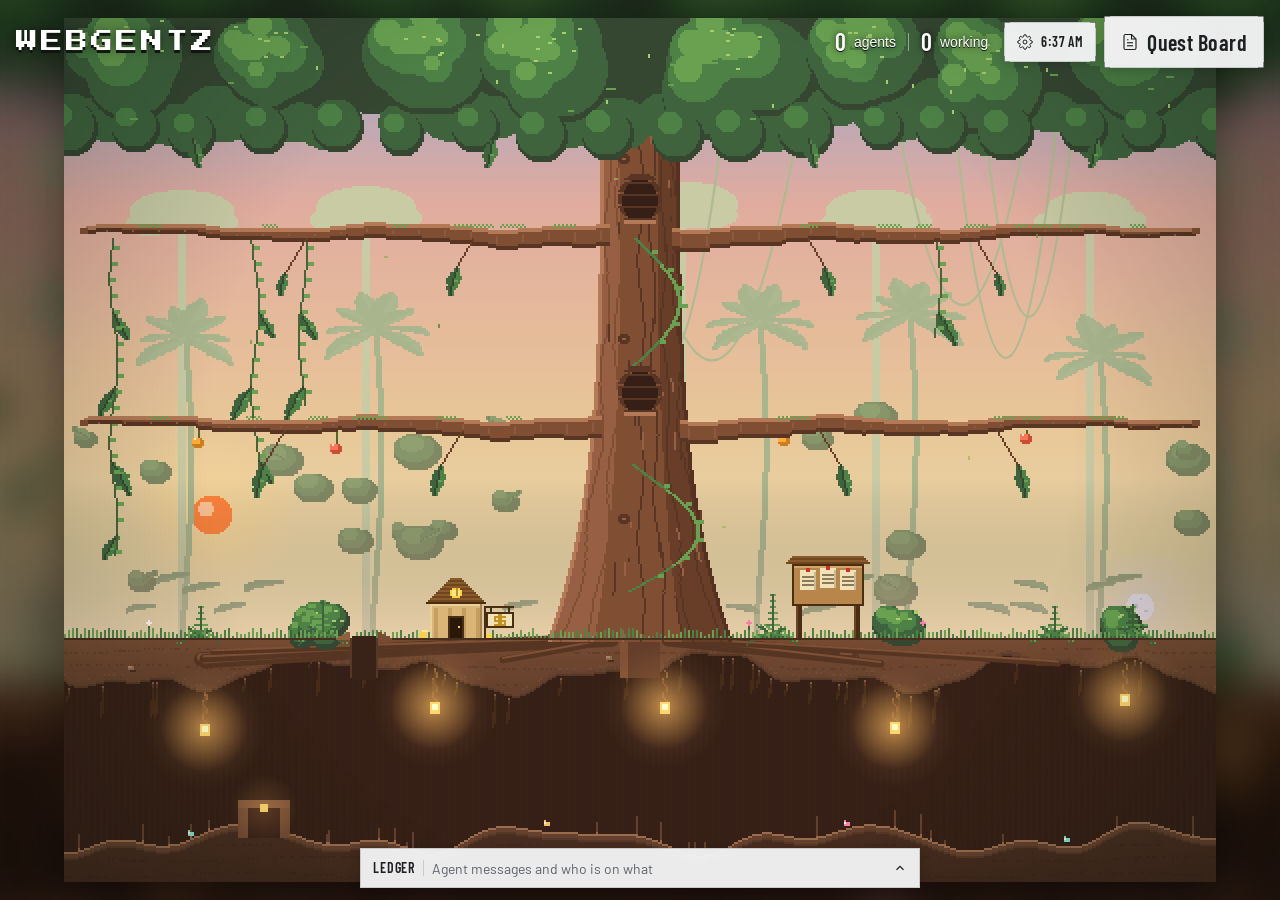
==== commit 6f658d11: "Add SSE reconnect, offline banner, tab title, and urgent veil for ambient display - proxy.py: add ol" ====
--- a/web/index.html
+++ b/web/index.html
@@ -39,6 +39,9 @@
     <div id="modal-back" hidden></div>
     <div id="quest-panel" hidden></div>
     <div id="bank-panel"  hidden></div>
+
+    <!-- offline / reconnecting banner (shown only after first connect is lost) -->
+    <div id="offline-banner" hidden></div>
   </div>
 
   <script src="auth.js"></script>
--- a/web/style.css
+++ b/web/style.css
@@ -813,8 +813,10 @@
 /* Status changes: one soft ring when an agent starts needing you or finishes.
    Panels are patched in place, so this plays when the class changes, not on
    every update. */
-.st-needs_you, .need-badge { --ping: rgba(255,210,63,0.75); animation: wg-ping var(--dur-3) var(--ease-out) 2; }
-.st-done                   { --ping: rgba(63,191,106,0.75); animation: wg-ping var(--dur-3) var(--ease-out) 2; }
+/* need-badge: two alert pings when count first appears. Status tag: continuous pulse while waiting. */
+.need-badge   { --ping: rgba(255,210,63,0.75); animation: wg-ping var(--dur-3) var(--ease-out) 2; }
+.st-needs_you { --ping: rgba(255,210,63,0.75); animation: wg-ping 1.6s ease-in-out infinite alternate; }
+.st-done      { --ping: rgba(63,191,106,0.75); animation: wg-ping var(--dur-3) var(--ease-out) 2; }
 
 /* Hover and press feedback, now that elements survive updates */
 button {
@@ -825,6 +827,29 @@
 }
 .roster-row, .bank-row, .chat-ch-btn { transition: background-color var(--dur-1) var(--ease-out); }
 
+/* ===== Offline / reconnecting banner ===================================== */
+/* Only visible after the first successful connect is lost. */
+#offline-banner {
+  position: fixed;
+  top: 0; left: 0; right: 0;
+  z-index: 999;
+  padding: 5px var(--s-4);
+  background: rgba(29,45,61,0.92);
+  color: var(--color-accent-200);
+  font: 500 var(--t-sm)/1.4 var(--font-body);
+  text-align: center;
+  backdrop-filter: blur(4px);
+  border-bottom: 1px solid rgba(197,212,227,0.2);
+  animation: wg-drop-in var(--dur-2) var(--ease-out);
+}
+
+/* ===== Urgent veil: golden vignette that pulses when any agent needs you = */
+@keyframes wg-urgent-veil {
+  0%, 100% { box-shadow: inset 0 0 0 0 rgba(255,210,63,0); }
+  50%       { box-shadow: inset 0 0 80px 20px rgba(255,210,63,0.12); }
+}
+#stage.has-urgent { animation: wg-urgent-veil 2.5s ease-in-out infinite; }
+
 @media (prefers-reduced-motion: reduce) {
   *, *::before, *::after {
     animation: none !important;
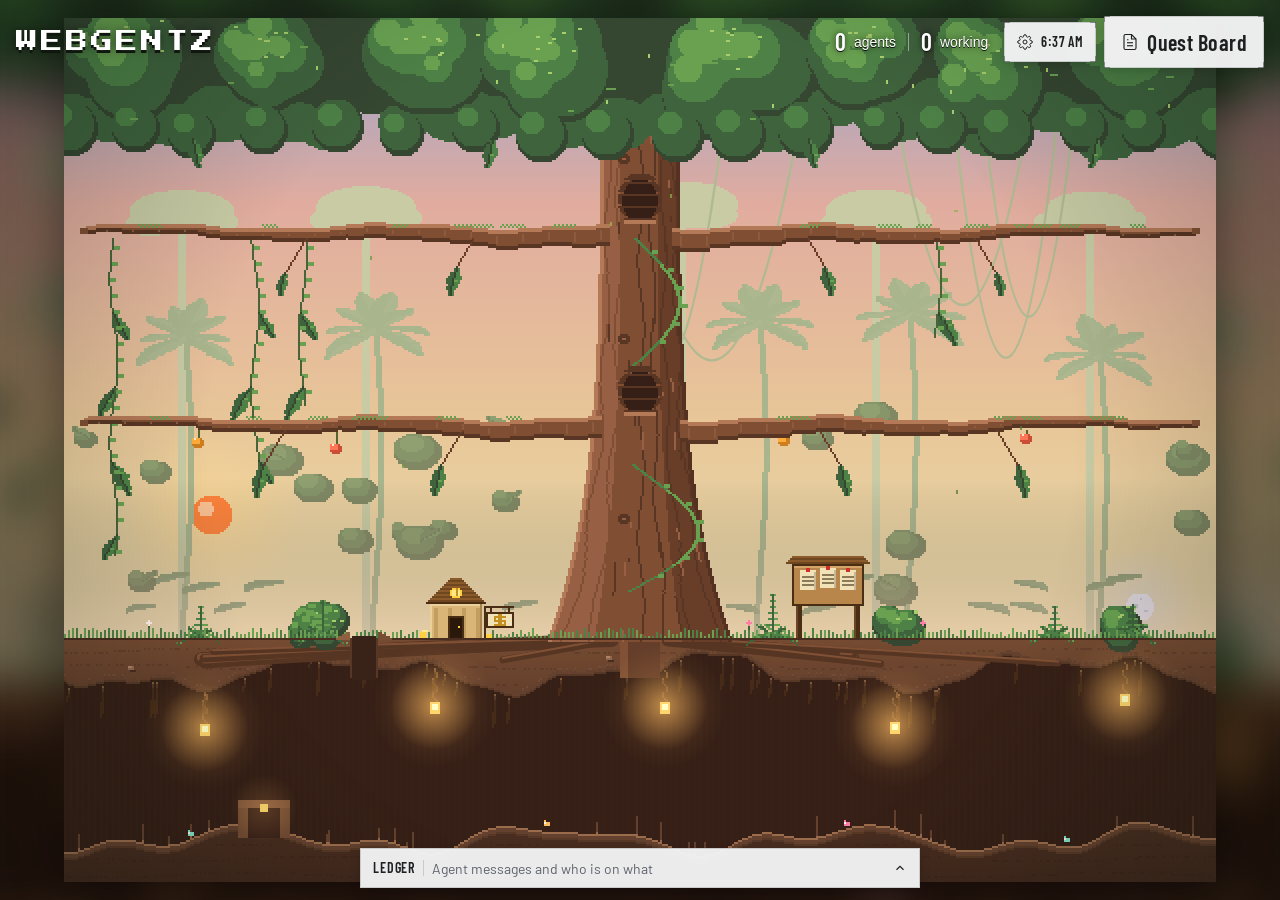
==== commit 74446430: "Add canvas name chips, activity ticker, and agent-names toggle - state.js: add showNames (persisted " ====
--- a/web/index.html
+++ b/web/index.html
@@ -12,6 +12,12 @@
   <div id="stage" data-theme="day">
     <canvas id="world-fill" aria-hidden="true"></canvas>
     <canvas id="world"></canvas>
+
+    <!-- agent name chips, positioned over the canvas -->
+    <div id="canvas-labels" aria-hidden="true"></div>
+
+    <!-- activity ticker strip, sits at the bottom of the canvas -->
+    <div id="activity-ticker" hidden></div>
 
     <!-- layer labels -->
     <div class="layer-lbl" id="ll-canopy"     style="pointer-events:none;"></div>
--- a/web/style.css
+++ b/web/style.css
@@ -827,6 +827,53 @@
 }
 .roster-row, .bank-row, .chat-ch-btn { transition: background-color var(--dur-1) var(--ease-out); }
 
+/* ===== Canvas name chips ================================================== */
+#canvas-labels {
+  position: absolute;
+  inset: 0;
+  pointer-events: none;
+  z-index: 3;
+  overflow: hidden;
+}
+.canvas-name-chip {
+  position: absolute;
+  left: 0; top: 0;
+  font: 500 10px/1 var(--font-body);
+  letter-spacing: 0.03em;
+  color: rgba(255,255,255,0.88);
+  background: rgba(10,16,12,0.72);
+  padding: 2px 5px;
+  border-radius: 2px;
+  white-space: nowrap;
+  pointer-events: none;
+  text-shadow: 0 1px 2px rgba(0,0,0,0.6);
+  backdrop-filter: blur(2px);
+}
+.canvas-name-chip[data-status="needs_you"] { background: rgba(255,210,63,0.88); color: #1d1f20; text-shadow: none; }
+.canvas-name-chip[data-status="stuck"]     { background: rgba(248,168,48,0.88); color: #1d1f20; text-shadow: none; }
+.canvas-name-chip[data-status="done"]      { background: rgba(63,191,106,0.72); }
+
+/* ===== Activity ticker ==================================================== */
+/* Slim strip at bottom of canvas: most recently active agent's current task. */
+#activity-ticker {
+  position: absolute;
+  left: 50%;
+  transform: translateX(-50%);
+  bottom: calc(100vh - var(--world-y, 0px) - var(--world-h, 100vh) + 10px);
+  z-index: 3;
+  max-width: min(400px, calc(var(--world-w, 100vw) - 48px));
+  padding: 3px 10px;
+  background: rgba(10,16,12,0.72);
+  color: rgba(255,255,255,0.65);
+  font: 400 var(--t-sm)/1.4 var(--font-body);
+  border-radius: 2px;
+  white-space: nowrap;
+  overflow: hidden;
+  text-overflow: ellipsis;
+  pointer-events: none;
+  backdrop-filter: blur(2px);
+}
+
 /* ===== Offline / reconnecting banner ===================================== */
 /* Only visible after the first successful connect is lost. */
 #offline-banner {
